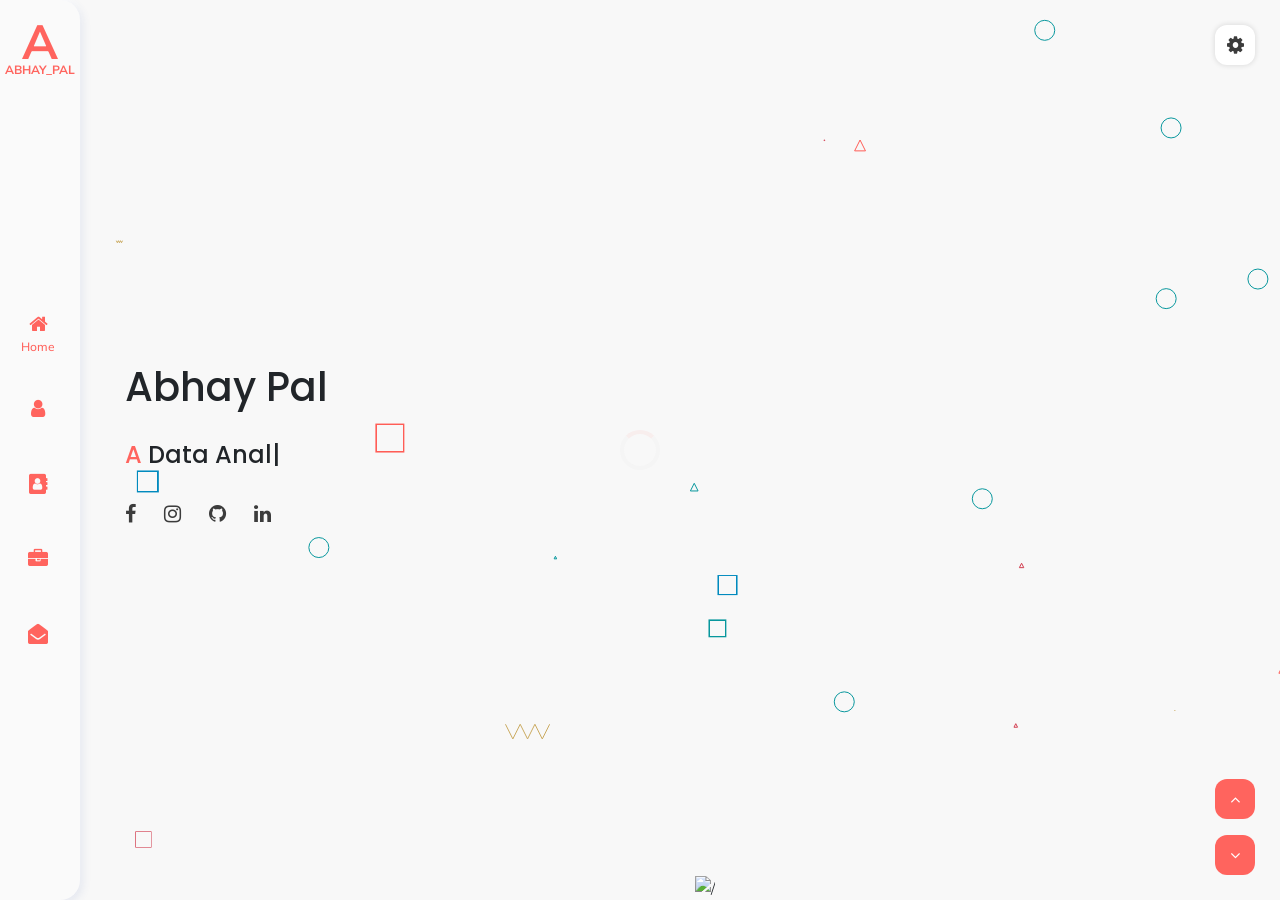
==== index.html @ d213b192 "resume page" ====
<!DOCTYPE html>
<html lang="en">
    

<head>
        <meta charset="UTF-8">
        <meta name="viewport" content="width=device-width, initial-scale=1, shrink-to-fit=no">
        <title>ABHAY</title>
        <meta name="description" content="" />
        <meta name="keywords" content="" />
        <meta name="author" content="Retrina Group" />

        <!--  FavIcon  -->
        <link rel="shortcut icon" href="assets/img/favicon.ico">

        <!-- Google Fonts -->
		<link href="https://fonts.googleapis.com/css?family=Muli:300,400,600" rel="stylesheet">
		<link href="https://fonts.googleapis.com/css?family=Poppins:400,500,600,700" rel="stylesheet">

        <!-- FontAwesome Css -->
        <link rel="stylesheet" href="assets/css/font-awesome.min.css">
        <!-- Line icon Css -->
        <link rel="stylesheet" href="assets/css/LineIcons.css">
        <!-- Bootstrap Css -->
        <link rel="stylesheet" href="assets/css/bootstrap.css">
        <!-- Owl Carousel Css -->
        <link rel="stylesheet" href="assets/css/owl.carousel.min.css">
        <!-- Magnific Popup Css -->
        <link rel="stylesheet" href="assets/css/magnific-popup.css">
        <!-- Colors Css -->
        <link rel="stylesheet" href="assets/css/color/orange-color.css" id="option-color">
        <!--  Custom Style CSS  -->
        <link rel="stylesheet" href="assets/css/main.css">
    </head>
    <body data-spy="scroll" data-target="#scrollspy" data-offset="1" class="flat-demo dark">

    <!--  Pre Loader  -->
    <div id="overlayer"></div>
    <span class="loader"></span>

    <!-- Portfolio Single Modal Start -->
    <div class="portfolio-single modal fade" id="portfolio-single" tabindex="-1" role="dialog" aria-labelledby="portfolioModalScrollable" aria-hidden="true">
        <div class="modal-dialog modal-dialog-scrollable" role="document">
            <div class="modal-content text-muted">
                <div class="modal-header">
                    <h5 class="modal-title" id="portfolioModalScrollable">My Work</h5>
                    <button type="button" class="close" data-dismiss="modal" aria-label="Close">
                        <span aria-hidden="true">&times;</span>
                    </button>
                </div>
                <div class="modal-body">
                    <div class="pt-4 pb-5">
                        <div class="container">
                            <div class="row">
                                <div class="col-12 col-md-10 mx-auto">
                                    <div class="text-center">
                                        <h2 class="mb-3">Single <span class="base-color"> Portfolio</span></h2>
                                        <p class="max-width-450">.</p>
                                    </div>
                                    <div class="row contact-info mt-5">
                                        <div class="col-md-4">
                                            <div class="text-center">
                                                <div>
                                                    <h6>Created by:</h6>
                                                    <p class="mb-0">Abhay</p>
                                                </div>
                                            </div>
                                        </div>
                                        <div class="col-md-4 p-title-border mt-3 mt-md-0">
                                            <div class="text-center">
                                                <div>
                                                    <h6 class="contact_detail-title">Completed on:</h6>
                                                    <p class="mb-0"></p>
                                                </div>
                                            </div>
                                        </div>
                                        <div class="col-md-4 mt-3 mt-md-0">
                                            <div class="text-center">
                                                <div>
                                                    <h6>Skills:</h6>
                                                    <p class="mb-0">HTML5 / CSS3 / EXCEL / </p>
                                                </div>
                                            </div>
                                        </div>
                                    </div>
                                    <div class="mt-5">
                                        <div class="portfolio-single-item image-border">
                                            <img src="assets/img/portfolio-15.jpg" class="d-block" alt="...">
                                        </div>
                                    </div>
                                    <div class="text-md-left mt-5">
                                        <p class="my-3"></p>
                                        <p class="mt-3 mb-0"></p>
                                    </div>
                                </div>
                            </div>
                        </div>
                    </div>
                </div>
            </div>
        </div>
    </div>
    <!--  Portfolio Single Modal End  -->

    <!-- Blog Single Modal Start -->
    <div class="blog-single modal fade" id="blog-single" tabindex="-1" role="dialog" aria-labelledby="blogModalScrollable" aria-hidden="true">
        <div class="modal-dialog modal-dialog-scrollable" role="document">
            <div class="modal-content">
                <div class="modal-header">
                    <h5 class="modal-title" id="blogModalScrollable">Project :- 1</h5>
                    <button type="button" class="close" data-dismiss="modal" aria-label="Close">
                        <span aria-hidden="true">&times;</span>
                    </button>
                </div>
                <div class="modal-body">
                    <!--   Blog-single   Start -->
                    <div class="pt-4 pb-5 text-muted">
                        <div class="container">
                            <div class="row">
                                <div class="col-lg-10 mx-auto blog">
                                    <div class="rounded">
                                        <div class="text-md-left">
                                            <h1 class="mb-4 h4">The best way to become a good web app devloper </h1>
                                            <div class="entry-meta mb-4">
                                                <ul class="list-inline">
                                                    <li class="list-inline-item">
                                                        <a class="base-color" href="blog.html"><i class="fa fa-calendar"></i>July 2021</a>
                                                    </li>
                                                    <li class="list-inline-item">
                                                        <a class="base-color" href="blog.html" title="Posts by admin" rel="author"><i class="fa fa-user"></i></a>                                    
                                                    </li>
                                                    <li class="list-inline-item">
                                                        <a class="base-color" href="blog.html" rel="category tag"><i class="fa fa-folder-open"></i></a>                                    
                                                    </li>
                                                    <li class="list-inline-item">
                                                        <a class="base-color" href="blog.html"><i class="fa fa-comments"></i></a>                                 
                                                    </li>
                                                </ul>
                                            </div>
                                            <div class="entry-image image-border mb-4">
                                                <img src="assets/img/blog-01.jpg" alt="">
                                            </div>
                                            <div class="entry-content box-border p-3">
                                                
                                                <div class="px-md-5 px-3 py-4 quotation">
                                                    <i class="base-color lni-quotation size-md"></i>
                                                    <h6 class="base-color font-italic mb-0">Parts big boss Limited </h6>
                                                </div>
                                               
                                                
                                                <p class="mt-3 mb-0">In this web page have We are a multi brand spare parts distributor. We specialise in providing quality aftermarket car spare parts of various brands and categories under one roof. 

                                                    Here you can find our latest price lists(for bulk order) of all the brands. Please click on the brand logo below to download their price list.</p>
                                            </div>
                                            <!-- Comments -->
                                            
                                            <!--Blog Reply-->
                                            <div class="contact mt-4">
                                                <div class="contact-form">
                                                    <h2 class="text-left mb-4">Link To Download</h2>
                                                    <div class="col-sm-12 mt-4 text-center">
                                                        <div class="button-border">
                                                            <button type="submit" class="pill-button" id="blog-submit-btn">Download </button>
                                                        </div>
                                                    </div>
                                                </div>
                                            </div>
                                        </div>
                                    </div>
                                </div>
                            </div>
                        </div>
                    </div>
                </div>
            </div>
        </div>
    </div>
    <!--  Blog Single Modal End  -->

    <!--   Header Start -->
    <header>
        <div class="header-navbar h-100">
            <a class="navbar-brand" href="#"><b>A</b><span>ABHAY_PAL</span></a>
            <!-- <a class="navbar-brand" href="#"><img src="assets/img/a_name.png" height="70em" width="70em"></img><span></span><span>ABHAY</span></a> -->
            <ul class="list-group menu text-center" id="menu">
                <li class="list-group-item"><a class="active" href="#hero"><i class="fa fa-home"></i><span>Home</span></a></li>
                <li class="list-group-item"><a href="#about"><i class="fa fa-user"></i><span>About</span></a></li>
                <li class="list-group-item"><a href="#resume"><i class="fa fa-address-book"></i><span>Resume</span></a></li>
                <li class="list-group-item"><a href="#blog"><i class="fa fa-briefcase"></i><span>Projets</span></a></li>
                <!-- <li class="list-group-item"><a href="#portfolio"><i class="fa fa-briefcase"></i><span>Projets</span></a></li>
                <li class="list-group-item"><a href="#blog"><i class="fa fa-file-text"></i><span>blog</span></a></li> -->
                <li class="list-group-item"><a href="#contact"><i class="fa fa-envelope-open"></i><span>Contact</span></a></li>
            </ul>
            <div class="menu-toggler">
                <span>
                    <i class="text-white lni-menu"></i>
                </span>
            </div>
        </div>
    </header>
    <!--   Header End   -->

    <main id="main">
        
        <!--  Hero Start  -->
        <section id="hero" class="hero-04 active">
            <div class="display-table">
                <div class="display-content">
                    <div class="container">
                        <div class="row justify-content-center hero-item">
                            <div class="col-lg-6">
                                <div class="hero-content">
                                    <h1 class="mb-3"> Abhay Pal</h1>
                                    <h4 class="text-capitalize mb-0"><span class="base-color">A  </span> <span class="element" data-elements="Data Analyst."></span></h4>
                                    <p class="max-width-450 mx-0 my-4"></p>
                                    <ul class="list-inline hero-social">
                                        <li 
                                        class="list-inline-item">
                                            <a href="https://www.facebook.com/">
                                                <i class="fa fa-facebook"></i>
                                            </a>
                                        </li>
                                        <li class="list-inline-item">
                                            <a href="https://www.instagram.com/pal_abhay/">
                                                <i class="fa fa-instagram"></i>
                                            </a>
                                        </li>
                                        <li class="list-inline-item">
                                            <a href="https://github.com/abhay-pal">
                                                <i class="fa fa-github"></i>
                                            </a>
                                        </li>
                                        <li class="list-inline-item">
                                            <a href="https://www.linkedin.com/feed/">
                                                <i class="fa fa-linkedin"></i>
                                            </a>
                                        </li>
                                    </ul>
                                </div>
                            </div>
                            <div class="col-lg-6">
                                <div class="hero-image">
                                    <img src="assets/img/abhi.png" alt="/" sizes="100%">
                                </div>
                            </div>
                        </div>
                    </div>
                </div>
            </div>
        </section>
        <!--  Hero End  -->

        <section id="about" class="about">
            <div class="display-table">
                <div class="display-content">
                    <div class="container">
                        <div class="row">
                            <div class="col-lg-12">
                                <div class="text-center title">
                                    <h2 class="text-dark">About <span class="base-color">Me</span></h2>
                                    <p class="text-muted max-width-9000 mb-5">I believe my strength lies in being self-motivated. I go through till the end of every task with high levels of dedication and self-belief. Apart from being a good team player, I benefit from being a good listener and have strong networking skills. Given the available resources, I assure to deliver the highest quality of work possible. Apart from my skills, I strive with my will, desire, and commitment to be the best.</p>
                                </div>
                            </div>
                            <div class="col-lg-6">
                                <div class="image-border">
                                    <img src="assets/img/abhay_pal.png" alt="/">
                                </div>
                            </div>
                            <div class="col-lg-6 mt-4 mt-lg-0">
                                <div class="personal-item ">
                                    <h3 class="text-dark mt-4 mt-lg-0"><span class="base-color">Data Analyst</span> A big Data Analyst</h3>
                                    <div class="row">
                                        <div class="col-6 personal-info">
                                            <ul class="list-unstyled pt-4">
                                                <li>
                                                    <p>Name : <span> Abhay Pal</span></p>
                                                </li>
                                                <li>
                                                    <p>Birthday : <span> 20 March 1999</span></p>
                                                </li>
                                                <li>
                                                    <p>Phone : <span><a href="tel:+91 8279860315"> +91 8279860315</a></span></p>
                                                </li>
                                                
                                            </ul>
                                        </div>
                                        <div class="col-6 personal-info">
                                            <ul class="list-unstyled pt-4">
                                                <li>
                                                    <p>Mail : <span> <a href="abhaypal.0786@gmail.com">abhaypal.0786@gmail.com</a></span></p>
                                                </li>
                                                <li>
                                                    <p>Degree : <span> Master Of Computer Application</span></p>
                                                </li>
                                                <li>
                                                    <p>City : <span> Hapur , Uttar Pradesh , 245101</span></p>
                                                </li>
                                                <!-- <li>
                                                    <p>Freelance : <span> Available</span></p>
                                                </li> -->
                                            </ul>
                                        </div>
                                    </div>
                                </div>
                                <div class="button-border mt-3 mb-lg-0 mr-4">
                                    <a href="https://drive.google.com/file/d/1UIUSKMWlrDrumOlQmq7k0iRGdMSs023n/view?usp=sharing" class="pill-button">Download Cv</a>
                                </div>
                                <div class="button-border mt-3 mb-lg-0 to-contact">
                                    <a href="#contact" class="pill-button">Hire Me</a>
                                </div>
                            </div>
                        </div>
                        
                    </div>
                    <div class="row">
                        &nbsp;
                        &nbsp; 
                    </div>
                    <div class="resume">
                    <div class="container">
                        <div class="row">
                            <div class="col-lg-12">
                                <!-- <div class="text-center title">
                                    <h2 class="text-dark">My <span class="base-color">Resume</span></h2>
                                    <p class="text-muted max-width-450 mb-5">In a professional context it often happens that private clients corder a publication to be made.</p>
                                </div> -->
                            </div>
                        </div>
                        <!--    TimeLine Start   -->
                        <div class="row">
                            <div class="col-lg-6">
                                <h3 class="text-dark">
                                    <i class="lni-graduation base-color"></i>
                                    Education
                                </h3>
                                <div class="timeline-items box-border">
                                    <!--    Item 01   -->
                                    <div class="timeline-item">
                                        <div class="timeline-icon"></div>
                                        <div class="timeline-contents">
                                            <div class="time-line-header">
                                                <h6 class="timeline-title">Master Of Computer Application</h6>
                                                <p class="timeline-year">2020 - 2021</p>
                                            </div>
                                            <div class="timeline-content">
                                                <p>Swami Vivekanand Subharti University (SVSU), Meerut , India</p>
                                            </div>
                                        </div>
                                    </div>
                                    <!--    Item 02   -->
                                    <div class="timeline-item">
                                        <div class="timeline-icon"></div>
                                        <div class="timeline-contents">
                                            <div class="time-line-header">
                                                <h6 class="timeline-title">Bachelor Of Computer Application</h6>
                                                <p class="timeline-year">2015 - 2018</p>
                                            </div>
                                            <div class="timeline-content">
                                                <p>Chaudhary Charan Singh University, Meerut , India </p>
                                            </div>
                                        </div>
                                    </div>
                                </div>
                            </div>
                            <div class="col-lg-6 mt-5 mt-lg-0">
                                <h3 class="text-dark">
                                    <i class="lni-pencil base-color"></i>Experience
                                </h3>
                                <div class="timeline-items box-border">
                                    <!--    Item 01   -->
                                    <div class="timeline-item">
                                        <div class="timeline-icon"></div>
                                        <div class="timeline-contents">
                                            <div class="time-line-header">
                                                <h6 class="timeline-title">Data Analyst</h6>
                                                <p class="timeline-year">March 2020 - Now</p>
                                            </div>
                                            <div class="timeline-content">
                                                <p>Partsbigboss Limited</p>
                                            </div>
                                            <div class="time-line-header">
                                                <h6 class="timeline-title">H R Recruiter</h6>
                                                <p class="timeline-year">June 2019 - January 2020</p>
                                            </div>
                                            <div class="timeline-content">
                                                <p>lithium urban technologies Pvt. Ltd.</p>
                                            </div>
                                            <div class="time-line-header">
                                                <h6 class="timeline-title">Maintenance Executive</h6>
                                                <p class="timeline-year">Augest 2018 - June 2020</p>
                                            </div>
                                            <div class="timeline-content">
                                                <p>SVP India Pvt. Ltd.</p>
                                            </div>
                                        </div>
                                    </div>
                                </div>
                            </div>
                        </div>

                       
                        
                        <!--    TimeLine End   -->
                        <!--  Skill Start  -->
                        <div class="row mt-5">
                            <!-- Skill -->
                            <div class="col-lg-6">
                                <div>
                                    <h3 class="mb-0">Work <span class="base-color"> Skills</span></h3>
                                </div>
                                <div id="skills" class="skill-box box-border">
                                    <div class="skillbar clearfix" data-percent="60%">
                                        <div class="skillbar-title"><span>HTML</span></div>
                                        <div class="skillbar-bar fill-skillbar"></div>
                                        <div class="skill-bar-percent">60%</div>
                                    </div>
                                    <div class="skillbar clearfix " data-percent="55%">
                                        <div class="skillbar-title"><span>CSS</span></div>
                                        <div class="skillbar-bar fill-skillbar"></div>
                                        <div class="skill-bar-percent">55%</div>
                                    </div>
                                    <div class="skillbar clearfix" data-percent="30%">
                                        <div class="skillbar-title"><span>SQL</span></div>
                                        <div class="skillbar-bar fill-skillbar"></div>
                                        <div class="skill-bar-percent">30%</div>
                                    </div>
                                    <div class="skillbar clearfix" data-percent="40%">
                                        <div class="skillbar-title"><span>Tablue</span></div>
                                        <div class="skillbar-bar fill-skillbar"></div>
                                        <div class="skill-bar-percent">40%</div>
                                    </div>

                                    <div class="skillbar clearfix" data-percent="95%">
                                        <div class="skillbar-title"><span>MS Office</span></div>
                                        <div class="skillbar-bar fill-skillbar"></div>
                                        <div class="skill-bar-percent">95%</div>
                                    </div>

                                    <div class="skillbar clearfix" data-percent="95%">
                                        <div class="skillbar-title"><span>Google Sheet</span></div>
                                        <div class="skillbar-bar fill-skillbar"></div>
                                        <div class="skill-bar-percent">95%</div>
                                    </div>

                                    <div class="skillbar clearfix" data-percent="45%">
                                        <div class="skillbar-title"><span>Python With Pandas</span></div>
                                        <div class="skillbar-bar fill-skillbar"></div>
                                        <div class="skill-bar-percent">45%</div>
                                    </div>
                                </div>
                            </div>
                            <div class="col-lg-6">
                                <div>
                                    <h3 class="mb-0 mt-5 mt-lg-0">Language <span class="base-color"> Skills</span></h3>
                                </div>
                                <div class="language-bar box-border">
                                    <div class="language-skill row">
                                        <h4 class="col-6 text-left mb-0">English <span>Normal</span></h4>
                                        <ul class="col-6 list-inline text-right mb-0">
                                            <li class="list-inline-item">
                                                <i class="fa fa-star"></i>
                                            </li>
                                            <li class="list-inline-item">
                                                <i class="fa fa-star"></i>
                                            </li>
                                            <li class="list-inline-item">
                                                <i class="fa fa-star"></i>
                                            </li>
                                            <!-- <li class="list-inline-item">
                                                <i class="fa fa-star"></i>
                                            </li> -->
                                            <li class="list-inline-item">
                                                <i class="fa fa-star-o"></i>
                                            </li>
                                            <li class="list-inline-item">
                                                <i class="fa fa-star-o"></i>
                                            </li>
                                        </ul>
                                    </div>
                                    
                                    <div class="language-skill row">
                                        <h4 class="col-6 text-left mb-0">Hindi <span> Fluent</span></h4>
                                        <ul class="col-6 list-inline text-right mb-0">
                                            <li class="list-inline-item">
                                                <i class="fa fa-star"></i>
                                            </li>
                                            <li class="list-inline-item">
                                                <i class="fa fa-star"></i>
                                            </li>
                                            <li class="list-inline-item">
                                                <i class="fa fa-star"></i>
                                            </li>
                                            <li class="list-inline-item">
                                                <i class="fa fa-star"></i>
                                            </li>
                                            <li class="list-inline-item">
                                                <i class="fa fa-star"></i>
                                            </li>
                                        </ul>
                                    </div>
                                    
                                </div>
                            </div>
                        </div>
                        <!--   Skill End   -->
                    </div>
                </div>
                </div>
            </div>
            
        </section>
        <!--    About End   new  -->

        <!--    Resume Start   -->
        <section id="resume" class="resume">
                     <div class="display-table">
                <div class="display-content">
                    <div class="container">
                        <div class="row">
                            <div class="col-lg-12">
                                <div class="text-center title">
                                    <h2 class="text-dark">My <span class="base-color">Resume</span></h2>
                                    <p class="text-muted max-width-9000 mb-5">I hereby solemnly affirm that all the facts stated above are true to the best of my knowledge and I myself will be responsible if any of the information is found to be wrong.</p>
                                </div>
                                
                            <iframe src="/https://drive.google.com/file/d/1UIUSKMWlrDrumOlQmq7k0iRGdMSs023n/view?usp=sharing" width="100%" height="250%"></iframe>
                            </div>
                        </div>
                    </div>
                        
                    </div>
                </div>
            </div>
        </section>
        <!--     Resume End   

        <!-Portfolio Start -->
        <section id="portfolio" class="portfolio">
            <div class="display-table">
                <div class="display-content">
                    <div class="container">
                        <div class="row">
                            <div class="col-lg-12">
                                <div class="text-center title">
                                    <h2 class="text-dark">My <span class="base-color">Projects</span></h2>
                                    <p class="text-muted mb-5 max-width-450">Explore some amazing Ideas</p>
                                </div>
                            </div>
                        </div>
                        <div class="row">
                            <!--   Portfolio Filters   -->
                            
                                                   <div class="row mt-4">
                            <div class="col-12 text-center pt-2">
                                <div class="button-border d-inline-block mr-2 mr-sm-4">
                                    <button class="pill-button showMore" id="showMore">Show More</button>
                                    <span id="showMore-initials" class="d-none" class="d-none" data-initial="6" data-next="3"></span>
                                </div>
                                <div class="button-border d-inline-block">
                                    <!-- <a href="portfolio.html" class="pill-button">Portfolio Page</a> -->
                                </div>
                            </div>
                        </div>
                    </div>
                </div>
            </div>
        </section>
        <!--  Portfolio End  -->

        <!--  Blog Start  -->
        <section id="blog" class="blog">
            <div class="display-table">
                <div class="display-content">
                    <div class="container">
                        <div class="row">
                            <div class="col-lg-12">
                                <div class="text-center title">
                                    <h2 class="text-dark">My <span class="base-color">Projects</span></h2>
                                    <p class="text-muted mb-5 max-width-450">Explore Some New Ideas</p>
                                </div>
                            </div>
                        </div>
                        <div class="row">
                            <!--  Item 01 -->
                            <div class="col-lg-4">
                                <div class="blog-item box-border">
                                    <div class="blog-image">
                                        <div class="blog-intro">
                                            <img src="assets/img/blog-01.jpg" alt="/">
                                        </div>
                                    </div>
                                    <div class="blog-content">
                                        <ul class="list-inline mt-4">
                                                <li class="list-inline-item">
                                                    <i class="lni-calendar base-color"></i>
                                                    <span class="text-muted">June 02, 2021 </span>
                                                </li>
                                                
                                            </ul>
                                            <h5 class="mb-3"><a class="text-dark" href="https://raw.githack.com/abhay-pal/pbb-list-web/master/index.html" target="_blank" data-toggle="modal" data-target="#blog-single"> Partsbigboss Price List (web App)</a></h5>
                                        <p>Partsbigboss Limited web page </p>
                                        <div class="https://raw.githack.com/abhay-pal/pbb-list-web/master/index.html">
                                            <a class="base-color" href="https://raw.githack.com/abhay-pal/pbb-list-web/master/index.html" target="_blank" data-toggle="modal" data-target="#blog-single">Read More...</a>
                                        </div>
                                    </div>
                                </div>
                            </div>
                      </div>
                </div>
            </div>
        </section>
        <!--   Blog End   -->

        <!-- Contact Start -->
        <section id="contact" class="contact">
            <div class="display-table">
                <div class="display-content">
                    <div class="container">
                        <div class="row">
                            <div class="col-lg-12">
                                <div class="text-center title">
                                    <h2 class="text-dark">Get <span class="base-color">in Touch</span></h2>
                                    <!-- <p class="text-muted mb-5 max-width-450">In a professional context it often happens that private clients corder a publication to be made.</p> -->
                                </div>
                            </div>
                        </div>
                        <div class="row contact-info">
                            <div class="col-lg-4 mt-5">
                                <div class="text-center">
                                    <div class="base-color">
                                        <i class="fa fa-phone size-md"></i>
                                    </div>
                                    <div class="mt-3">
                                        <h5 class="text-dark mb-0">Call Me On</h5>
                                        <small class="text-muted"><a href="tel:+918279860315">+91 8279860315</a></small>
                                    </div>
                                </div>
                            </div>
                            <div class="col-lg-4 mt-5">
                                <div class="text-center">
                                    <div class="base-color">
                                        <i class="fa fa-telegram size-md"></i>
                                    </div>
                                    <div class="mt-3">
                                        <h5 class="text-dark mb-0 contact_detail-title">Telegram</h5>
                                        <small class="text-muted"><a href="https://t.me/A_bhay_pal">Click Here</a></small>
                                    </div>
                                </div>
                            </div>
                            <div class="col-lg-4 mt-5">
                                <div class="text-center">
                                    <div class="base-color">
                                        <i class="fa fa-envelope-open size-md"></i>
                                    </div>
                                    <div class="mt-3">
                                        <h5 class="text-dark mb-0">Email Me At</h5>
                                        <small class="text-muted"><a href="mailto:abhaypal.0786@gmail.com">abhaypal.0786@gmail.com</a></small>
                                    </div>
                                </div>
                            </div>
                        </div>
                        <div class="row">
                            <div class="col-lg-12 mt-5 contact-form">
                                <form id="contactForm">
                                    <div class="row">
                                        <div class="col-lg-6 form-item">
                                            <div class="form-group">
                                                <input name="name" id="name" type="text" class="form-control" placeholder="Your Name*" required >
                                            </div>
                                        </div>
                                        <div class="col-lg-6 form-item">
                                            <div class="form-group">
                                                <input name="email" id="email" type="email" class="form-control" placeholder="Your Email*" required >
                                            </div>
                                        </div>
                                        <div class="col-12 form-item">
                                            <div class="form-group">
                                                <input name="subject" id="subject" type="text" class="form-control" placeholder="Your Subject*" required >
                                            </div>
                                        </div>
                                        <div class="col-12 form-item">
                                            <div class="form-group">
                                                <textarea name="comments" id="comments" rows="4" class="form-control" placeholder="Your message..."></textarea>
                                            </div>
                                        </div>
                                        <div class="col-sm-12 mt-4 text-left">
                                            <div class="button-border">
                                                <a href="javascript:void(0)" class="pill-button" id="submit-btn" onclick="sendEmail()">Send Message</a>
                                            </div>
                                            <div id="message" class="toast" role="alert" aria-live="assertive" aria-atomic="true" data-delay="4000" >
                                                <div class="toast-body d-inline-block"></div>
                                                <button type="button" class="pr-3 close" data-dismiss="toast" aria-label="Close">
                                                    <span aria-hidden="true" class="lni-close size-xs "></span>
                                                </button>
                                            </div>
                                        </div>
                                    </div>
                                </form>
                            </div>
                        </div>
                        <div class="row copy-right">
                            <div class="col-12 text-center">
                                <p>Copyright © 2021. <span class="base-color">ABHAY_PAL</span></p>
                            </div>
                        </div>
                    </div>
                </div>
            </div>
        </section>
        <!--  Contact End  -->

    </main>

    <!--   Next and Prev Page -->
    <div class="next-prev-page">
        <button type="button" class="prev-page bg-base-color"><i class="fa fa-angle-up text-white"></i></button>
        <button type="button" class="next-page bg-base-color mt-3"><i class="fa fa-angle-down text-white"></i></button>
    </div>

    <!-- Start Options -->
    <div id="color-switcher" class="color-switcher" >
        <div class="text-center color-pallet hide">
            <h6 class="theme-skin-title">Theme Skin</h6>
            <ul class="theme-skin list-inline">
                <li class="list-inline-item">
                    <a href="javascript:void(0)" class="flat-skin active">Flat</a>
                </li>
                <li class="list-inline-item">
                    <a href="javascript:void(0)" class="neo-skin">Neo</a>
                </li>
            </ul>
            <h6 class="text-center mt-3">Select your color</h6>
            <ul class="pattern">
                <li>
                    <a class="color1" href="#"></a>
                </li>
                <li>
                    <a class="color2" href="#"></a>
                </li>
                <li>
                    <a class="color3" href="#"></a>
                </li>
                <li>
                    <a class="color4" href="#"></a>
                </li>
                <li>
                    <a class="color5" href="#"></a>
                </li>
                <li>
                    <a class="color6" href="#"></a>
                </li>
                <li>
                    <a class="color7" href="#"></a>
                </li>
                <li>
                    <a class="color8" href="#"></a>
                </li>
                <li>
                    <a class="color9" href="#"></a>
                </li>
            </ul>
            <h6 class="my-2 color-scheme-title">Light & Dark Version</h6>
            <ul class="color-scheme list-inline">
                <li class="list-inline-item">
                    <a href="javascript:void(0)" class="light-scheme active"><i class="lni-sun"></i> Light</a>
                </li>
                <li class="list-inline-item">
                    <a href="javascript:void(0)" class="dark-scheme"><i class="lni-night"></i> Dark</a>
                </li>
            </ul>
        </div>
        <div class="pallet-button hide">
            <a href="#" class="cp-toggle"><i class="fa fa-cog fa-spin"></i></a>
        </div>
    </div>
    <!-- End Options -->

    <!--  JavaScripts  -->
    <script data-cfasync="false" src="../../../cdn-cgi/scripts/5c5dd728/cloudflare-static/email-decode.min.js"></script><script src="assets/js/jquery-3.4.1.min.js"></script>
    <!--  Bootstrap Js  -->
    <script src="assets/js/bootstrap.js"></script>
    <!--  Easing Js  -->
    <script src="assets/js/jquery.easing.min.js"></script>
    <!--  CountTo Js  -->
    <script src="assets/js/jquery.countTo.js"></script>
    <!--  Typed Js  -->
    <script src="assets/js/typed.js"></script>
    <!--  Magnific Popup Js  -->
    <script src="assets/js/jquery.magnific-popup.min.js"></script>
    <!--  Isotope Js  -->
    <script src="assets/js/isotope.pkgd.min.js"></script>
    <!--  Owl Carousel Js  -->
    <script src="assets/js/owl.carousel.min.js"></script>
    <!--  Particle Js  -->
    <script src="assets/js/particles-01.min.js"></script>
    <!--  particles app Js  -->
    <script src="assets/js/particles-01.app.js"></script>
    <!--  Custom JS  -->
    <script src="assets/js/arshia.js"></script>

    </body>


</html>
---- assets/css/color/orange-color.css ----
/*-----------------------------------------------------------
* Template Name    : Arshia - Fully Responsive Personal Template
* Author           : Retrina Group
* Version          : 1.0.0
* Created          : June 2020
* File Description : Color sass file of the template
*------------------------------------------------------------*/
::selection {
  background: rgba(255, 100, 94, 0.3);
}

::-moz-selection {
  background: rgba(255, 100, 94, 0.3);
}

.base-color {
  color: #ff645e !important;
}

.hero-social li a:hover, .blog-link a:hover {
  color: #f05852 !important;
}

.bg-base-color {
  background-color: #ff645e !important;
}

.follow-label:before,
.skill-box .fill-skillbar,
.timeline-area:before,
.testimonial .testimonial-border,
.blog-content:before,
.blog .owl-dot.active span {
  background: #ff645e;
}

.testimonial .owl-dot.active span {
  background: #ff645e !important;
}

.menu li a,
header .navbar-brand span,
header .navbar-brand b,
.pill-button,
.pill-button:hover,
.ability ul li:before,
.timeline-icon,
.timeline-year,
.language-skill ul li i,
.contact .form-item .form-control,
.portfolio .portfolio-icon a,
.portfolio .portfolio-icon a:first-child,
.comments .comment-info a,
.blog-content button:hover,
.comments .comment-info a:hover,
.social a:hover {
  color: #ff645e;
}

.loader {
  border-top: 4px solid #ff645e !important;
}

.timeline-icon {
  border: 1px solid #ff645e;
  background-color: #ff645e;
}

.portfolio .portfolio-item-content::before {
  background-color: rgba(255, 100, 94, 0.9);
}

.menu-toggler span {
  background-color: #ff645e;
}

.timeline-item:before {
  border: 2px solid #ff645e;
}

.timeline-item:before {
  border: 1px solid #ff645e;
}

/*-------------------------
      Flat Demo
-------------------------*/
.flat-demo .button-border, .arshia-dark.flat-demo .button-border {
  background-color: #ff645e;
}

.flat-demo .pill-button:hover, .flat-demo .pill-button.active {
  background-color: #f05852;
}

.arshia-dark .hero-social li a:hover {
  color: #f05852 !important;
}
---- assets/css/main.css ----
/*-------------------------
         GENERAL
-------------------------*/
body {
  font-family: "Muli", sans-serif;
  font-weight: 300;
}

.full-screen {
  height: 100vh;
}

main#main {
  width: 100%;
  height: 100%;
  position: absolute;
  overflow: hidden;
}

#main > section {
  position: fixed;
  top: 0;
  left: 0;
  width: calc(100%);
  bottom: 0;
  overflow-x: hidden;
  overflow-y: auto;
  transform: translate3d(100%, 0, 0);
  z-index: 0;
  opacity: 0;
  background-color: #f1f3f6;
  transition: transform .6s ease .6s,opacity 0s ease .6s;
  padding-left: 80px;
}

#main > section.active {
  transform: translate3d(0, 0, 0);
  z-index: 2;
  opacity: 1;
  transition: transform .6s ease;
}

.blog-single-page #main > section.active{
  transform: none;
}

h1, h2, h3, h4, h5, h6, .h1 {
  font-family: "Poppins", sans-serif;
  line-height: 1.618;
}

h2, h2 span {
  font-weight: 700;
}

.max-width-450 {
  max-width: 450px;
  margin: 0 auto;
}

a:hover {
  text-decoration: none;
}

a, button {
  outline: none !important;
}

.box-border {
  background-color: #f1f3f6;
  border-radius: 1.25rem;
  box-shadow: 3px 3px 3px #dadada, -3px -3px 3px #fafafa;
}

.box-hover-border {
  background-color: #f1f3f6;
  border-radius: 1.25rem;
  box-shadow: 3px 3px 3px #dadada, -3px -3px 3px #fafafa;
}

.box-hover-border:hover {
  box-shadow: inset 3px 3px 3px #dadada, inset -3px -3px 3px #fafafa;
}

.button-border {
  background-color: #f1f3f6;
  border-radius: 1rem;
  box-shadow: 3px 3px 3px #dadada, -3px -3px 3px #fafafa;
  display: inline-block;
  padding: 1px;
}

.button-border button {
  background-color: transparent;
}

.pill-button {
  border-radius: 1rem;
  border: none;
  padding: 10px 30px;
  transition: all 0.3s ease;
  font-size: 16px;
  display: inline-block;
}

.pill-button:hover, .pill-button.active {
  border: none;
  box-shadow: inset 3px 3px 3px #dadada, inset -3px -3px 3px #fafafa;
}

.image-border {
  background-color: #f1f3f6;
  border-radius: 1.25rem;
  box-shadow: 3px 3px 8px rgba(55, 84, 170, 0.1), -3px -3px 8px white;
  padding: 5px;
}

.image-border img {
  width: 100%;
  border-radius: 1rem;
}

.title h2 {
  font-size: 3rem;
}

.title p {
  font-size: 18px;
}

.display-table {
  width: 100%;
  height: 100%;
  display: table;
}

.display-content {
  vertical-align: middle;
  display: table-cell;
  padding: 5rem 0;
}

.center-item {
  display: flex;
  justify-content: center;
  flex-direction: column;
  align-items: center;
}

/*-------------------------
        ColorPallet
-------------------------*/
.color-switcher .color-pallet {
  background-color: white;
  box-shadow: 0 0 5px 1px rgba(0, 0, 0, 0.1);
  top: 25px;
  z-index: 1000;
  position: fixed;
  transition: all 0.3s ease;
  right: 75px;
  width: 189px;
  border-radius: 1.25rem;
  opacity: 0;
  visibility: hidden;
}

.color-switcher .color-pallet.show {
  opacity: 1;
  visibility: visible;
}

.color-switcher .pallet-button {
  background-color: white;
  box-shadow: 0 0 5px 1px rgba(0, 0, 0, 0.1);
  top: 25px;
  z-index: 1000;
  position: fixed;
  transition: all 0.3s ease;
  display: block;
  height: 40px;
  right: 25px;
  width: 40px;
  border-radius: 0.75rem;
}

.color-switcher .pallet-button a {
  width: 40px;
  height: 40px;
  display: block;
  text-align: center;
}

.color-switcher .pallet-button i {
  color: #3c3c3c;
  font-size: 20px;
  line-height: 40px;
}

.color-switcher ul.pattern {
  list-style: none outside none;
  margin: 0 0 0;
  overflow: hidden;
  padding: 0;
}

.color-switcher ul.pattern li {
  float: left;
}

.color-switcher ul.pattern li a {
  cursor: pointer;
  display: block;
  height: 30px;
  width: 30px;
  border-radius: 28px 18px 0 21px;
  transform: rotate(-135deg);
  margin: 15px  0 15px 25px;
}

.color-switcher ul.pattern .color1 {
  background: #1ab394;
}

.color-switcher ul.pattern .color2 {
  background: #fbdd62;
}

.color-switcher ul.pattern .color3 {
  background: #ddae3f;
}

.color-switcher ul.pattern .color4 {
  background: #0cc0de;
}

.color-switcher ul.pattern .color5 {
  background: #1b63ad;
}

.color-switcher ul.pattern .color6 {
  background: #d78fd6;
}

.color-switcher ul.pattern .color7 {
  background: #ff645e;
}

.color-switcher ul.pattern .color8 {
  background: #ff4274;
}

.color-switcher ul.pattern .color9 {
  background: #d31d4d;
}

/*-------------------------
        PRELOADER
-------------------------*/
#overlayer {
  position: fixed;
  z-index: 9999;
  background: white;
  top: 0;
  left: 0;
  right: 0;
  bottom: 0;
}

.loader {
  position: fixed;
  top: calc(50% - 20px);
  left: calc(50% - 20px);
  z-index: 99999;
  border: 4px solid #d2d2d2;
  border-radius: 50%;
  width: 40px;
  height: 40px;
  animation: spin 2s linear infinite;
}

@keyframes spin {
  0% {
    transform: rotate(0deg);
  }
  100% {
    transform: rotate(360deg);
  }
}

/*-------------------------
       OVERLAY MENU
-------------------------*/
.menu-toggler {
  display: none;
}

.menu {
  position: absolute;
  top: 50%;
  transform: translateY(-41%);
  width: 100%;
}

.menu .list-group-item {
  background-color: transparent;
  border: none;
  padding: 0.5rem;
}

.menu li a {
  width: 60px;
  height: 60px;
  display: block;
  border-radius: 1rem;
  transition: all 0.3s ease;
  box-shadow: 3px 3px 3px #cdcdcd, -3px -3px 3px #fafafa;
}

.menu li a:hover, .menu li a.active {
  box-shadow: inset 3px 3px 3px #cdcdcd, inset -3px -3px 3px #fafafa;
}

.menu li a i {
  display: block;
  font-size: 1.25rem;
  position: relative;
  top: 50%;
  transform: translateY(-50%);
  transition: all 0.3s ease;
}

.menu li a:hover i, .menu li a.active i {
  transform: translateY(-100%);
}

.menu span {
  font-size: 12px;
  font-weight: 500;
  opacity: 0;
  visibility: hidden;
  transition: all 0.3s ease;
}

.menu a:hover span, .menu a.active span {
  opacity: 1;
  visibility: visible;
  transform: translateY(50%);
}

header {
  width: 80px;
  border-radius: 0 1.25rem 1.25rem 0;
  position: fixed;
  z-index: 1030;
  top: 0;
  left: 0;
  height: 100%;
  background: #f1f3f6;
  box-shadow: 3px 3px 8px rgba(55, 84, 170, 0.1), -3px -3px 8px white;
}

header .navbar-brand {
  display: block;
  margin-right: 0;
  text-align: center;
}

header .navbar-brand span {
  display: block;
  text-align: center;
  width: 100%;
  font-weight: 700;
  font-size: 12px;
  margin-top: -1rem;
}

header .navbar-brand b {
  display: block;
  text-align: center;
  font-weight: 700;
  font-size: 3rem;
}

/*-------------------------
       COLOR SCHEME
-------------------------*/
.color-scheme li {
  width: 40%;
  margin: 0 !important;
}

.color-scheme li a {
  display: block;
  padding: 8px 0;
  background-color: #f1f1f1;
  border-radius: 0.75rem;
  color: #222;
  transition: all 0.5s ease;
  font-size: 14px;
}

.color-scheme li a.light-scheme:hover, .color-scheme li a.light-scheme.active{
  background-color: #0fcae8;
  color: #fff;
}

.color-scheme li a.dark-scheme:hover, .color-scheme li a.dark-scheme.active{
  background-color: #2c2d30;
  color: #fff;
}

.theme-skin-title{
  background-color: #f1f3f6;
  margin: 0;
  padding: 15px 0 0;
  border-radius: 16px 16px 0 0;
}

.theme-skin {
  background-color: #f1f3f6;
  margin: 0;
  padding: 8px 0 16px;
}

.theme-skin li {
  width: 40%;
  margin: 0 !important;
}

.theme-skin li:last-child {
  background-color: #f1f3f6;
  border-radius: 0.75rem;
  box-shadow: 3px 3px 3px #dadada, -3px -3px 3px #fafafa;
  padding: 1px;
}

.theme-skin li:last-child a:hover, .theme-skin li:last-child a.active {
  border: none;
  box-shadow: inset 3px 3px 3px #dadada, inset -3px -3px 3px #fafafa;
}

.theme-skin li a {
  display: block;
  padding: 8px 0;
  border-radius: 0.75rem;
  color: #222;
  transition: all 0.5s ease;
  font-size: 14px;
}

.theme-skin li a.flat-skin {
  background-color: #fff;
  margin-right: 3px;
}

.scroll-button {
  display: none;
  background-color: white;
  box-shadow: 0 0 5px 1px rgba(0, 0, 0, 0.1);
  bottom: 15px;
  z-index: 1000;
  position: fixed;
  transition: all 0.3s ease;
  height: 100px;
  right: 15px;
  width: 40px;
  border-radius: 0.75rem;
}

.scroll-button a {
  width: 40px;
  height: 50px;
  line-height: 55px;
  display: inline-block;
  transition: all 0.3s ease;
  display: block;
}

.scroll-button a i {
  font-size: 24px;
}

/*-------------------------
           Hero
-------------------------*/
.hero-01 {
  background: url("../img/hero-01.jpg");
  background-repeat: no-repeat;
  background-size: cover;
}

.hero-01 .hero-content {
  color: #3c3c3c;
}

.hero-02 {
  background: url("../img/home-bg.jpg");
  background-repeat: no-repeat;
  background-size: cover;
  background-position: center;
}

.hero-03 {
  background: url("../img/home-bg-3.jpg");
  background-repeat: no-repeat;
  background-size: cover;
  background-position: center;
}

.hero-03:before {
  content: "";
  position: absolute;
  top: 0;
  left: 0;
  right: 0;
  bottom: 0;
  background-color: rgba(0, 0, 0, 0.8);
}

.hero-03 .hero-content {
  color: #fafafa;
}

.hero-05 .video-overlay {
  background-repeat: no-repeat;
  background-size: cover;
  left: auto;
  overflow: hidden;
}

.hero-05::before {
  content: "";
  position: absolute;
  top: 0;
  left: 0;
  right: 0;
  bottom: 0;
  background-color: rgba(255, 255, 255, 0.5);
  z-index: 1;
}

.hero-item {
  position: relative;
  z-index: 5;
}

.hero-social .list-inline-item:not(:last-child) {
  margin-right: 1.5rem;
}

.hero-social li a {
  font-size: 1.25rem;
  color: #3c3c3c;
}

.hero-03 .hero-social li a {
  color: #fafafa;
}

.hero-image {
  position: fixed;
  bottom: 0;
  max-width: 580px;
}

.hero-image img {
  width: 100%;
}

canvas.particles-js-canvas-el {
  position: absolute;
  top: 0;
  z-index: 1;
}

.particles-js-canvas-el {
  position: absolute;
  top: 0;
}

/*-------------------------
          HERO-06
-------------------------*/
.hero-06 li img {
  width: 15px;
}

.hero-06 .image-border img {
  width: 80%;
  padding: 4px;
  background-color: transparent;
  border: 1px solid #f0f0f0;
  max-width: 100%;
  height: auto;
}

.hero-06 .hero-images img {
  z-index: 10;
  position: relative;
  box-shadow: 3px 3px 3px #dadada, -3px -3px 3px #fafafa;
}

.hero-06 .hero-images .square img {
  box-shadow: none;
}

.hero-06 .circle {
  border-radius: 50%;
  opacity: 0.9;
  position: absolute;
  overflow: hidden;
  width: 85px;
  height: 85px;
  background: #fbdd62;
  top: 150px;
  right: 34px;
  animation: circling 18s linear infinite;
  z-index: 11;
}

@keyframes circling {
  0% {
    transform: rotate(0deg) translate(-80px) rotate(0deg);
  }
  100% {
    transform: rotate(360deg) translate(-80px) rotate(-360deg);
  }
}

.hero-06 .circle-2 {
  border-radius: 50%;
  opacity: 0.9;
  position: absolute;
  overflow: hidden;
  width: 55px;
  height: 55px;
  background: #ff645e;
  top: 250px;
  bottom: 250px;
  left: 80px;
  right: 0;
  margin: auto;
  animation: circlereverse 22s linear infinite;
  z-index: 11;
}

@keyframes circlereverse {
  0% {
    transform: rotate(0deg) translate(-275px) rotate(0deg);
  }
  100% {
    transform: rotate(-360deg) translate(-275px) rotate(360deg);
  }
}

.hero-06 .floating {
  border-radius: 50%;
  opacity: 0.9;
  position: absolute;
  overflow: hidden;
  width: 50px;
  height: 50px;
  background: #1ab394;
  top: 10px;
  right: 40px;
  z-index: 1;
  animation: floating 5s linear infinite;
}

@keyframes floating {
  0% {
    transform: translate(0px);
  }
  50% {
    transform: translate(-50px);
  }
  100% {
    transform: translate(0px);
  }
}

.hero-06 .square {
  position: absolute;
  bottom: 25px;
  z-index: 0;
  left: -10px;
  animation: rotate 25s linear infinite;
}

@keyframes rotate {
  0% {
    transform: rotate(0deg);
  }
  100% {
    transform: rotate(360deg);
  }
}

/*-------------------------
          About
-------------------------*/
.about .personal-info ul li {
  margin-bottom: 1.25rem;
}

.about .personal-info ul li p {
  font-weight: 500;
}

.about .personal-info span {
  font-weight: 300;
  color: #5f5f5f;
}

/*-------------------------
         Count up
-------------------------*/
.count-up {
  margin: 4rem 0;
  padding: 32px 16px;
}

.count-number {
  font-size: 1.5rem;
  font-weight: 500;
}

.count-content {
  margin: 10px 0;
}

.count-icon i {
  font-size: 2.5rem;
}

/*-------------------------
         Services
-------------------------*/
.services .services-item {
  padding: 30px 10px;
  margin-top: 30px;
}
.services .services-item.data-background {
  margin-top: 0;
}
.services .image-border{
  margin-top: 30px;
}
.services .image-border .box-hover-border {
  border-radius: 1rem;
}
.flat-demo .services .image-border .box-hover-border {
  border-radius: 1.25rem;
}
.services .services-item:hover .services-icon {
  transform: rotateY(360deg);
  transition: 0.9s ease;
}

.services .services-content {
  padding-left: 3rem;
}

/*-------------------------
        Testimonial
-------------------------*/
.testimonial .owl-carousel {
  margin-top: 30px;
}

.testimonial .owl-carousel .testimonial-item {
  padding: 0 30px 30px;
}

.testimonial .owl-carousel .testimonial-item img {
  width: 85px;
  display: inline-block;
  border-radius: 50%;
}

.testimonial .owl-carousel .testimonial-item:hover .testimonial-border {
  width: 90px;
}

.testimonial .owl-carousel .owl-stage-outer {
  padding: 1rem 0;
}

.testimonial .owl-carousel .testimonial-image {
  position: relative;
  display: inline-block;
  border-radius: 50%;
  padding: 10px;
  margin-top: -60px;
  background-color: #f1f3f6;
  width: 115px;
  height: 115px;
}

.testimonial .owl-carousel .testimonial-image::before {
  content: "";
  position: absolute;
  top: 0;
  left: 2px;
  width: 92%;
  height: 40%;
  background-color: #f1f3f6;
  z-index: 1;
  right: 6px;
}

.testimonial .owl-carousel .testimonial-image::after {
  content: "";
  position: absolute;
  top: 0;
  left: 0;
  right: 0;
  bottom: 0;
  box-shadow: inset 3px 3px 3px #dadada, inset -3px -3px 3px #fafafa;
  border-radius: 50%;
  z-index: 0;
  left: 2px;
}

.testimonial .owl-carousel .testimonial-image .img-thumbnail {
  background-color: transparent;
}

.testimonial .owl-carousel .testimonial-image-border {
  box-shadow: 3px 3px 3px #dadada, -3px -3px 3px #fafafa;
  border-radius: 50%;
  padding: 5px;
  position: relative;
  z-index: 2;
}

.testimonial .owl-carousel .owl-item {
  padding-top: 2rem;
}

.testimonial .owl-carousel .owl-dots {
  text-align: center;
  margin-top: 1rem;
}

.testimonial .owl-carousel .owl-dot span {
  display: block;
  width: 24px;
  height: 5px;
  background-color: #e1e1e1;
  margin: 0 0.25rem;
  border-radius: 1rem;
  transition: all 0.3s ease;
}

.testimonial .owl-carousel .owl-dot.active span {
  width: 32px;
  box-shadow: 3px 3px 8px rgba(55, 84, 170, 0.1), -3px -3px 8px white;
}

/*-------------------------
         RESUME
-------------------------*/
.resume h3 i {
  padding-right: 0.75rem;
}

.resume .timeline-items {
  padding: 30px;
  margin-top: 30px;
}

.resume .timeline-item {
  position: relative;
  margin-bottom: 30px;
}

.resume .timeline-item::before {
  content: "";
  position: absolute;
  top: 0;
  left: 0;
  right: 0;
  bottom: 0;
  content: "";
  width: 1px;
  border-radius: 1rem;
  display: block;
}

.resume .timeline-contents {
  padding-left: 30px;
}

.resume .timeline-icon {
  width: 15px;
  height: 15px;
  border-radius: 50%;
  position: absolute;
  top: 15px;
  left: -7px;
  z-index: 10;
}

.resume .timeline-year {
  font-size: 14px;
  font-weight: 500;
}

/*-------------------------
        Work SKILL
-------------------------*/
.skill-box {
  padding: 60px 30px 30px;
  margin-top: 30px;
}

.skill-box .skillbar {
  position: relative;
  display: block;
  width: 100%;
  height: 10px;
  border-radius: 5px;
  transition: 0.1s linear;
  background-color: #f1f3f6;
  box-shadow: inset 3px 3px 8px rgba(55, 84, 170, 0.3), inset -3px -3px 8px white;
}

.skill-box .skillbar:not(:last-child) {
  margin-bottom: 43px;
}

.skill-box .skillbar-title {
  position: absolute;
  top: -28px;
  left: -17px;
  font-weight: 600;
  font-size: 14px;
}

.skill-box .skillbar-title span {
  margin-left: 18px;
}

.skill-box .fill-skillbar {
  height: 10px;
  width: 0;
  border-radius: 5px;
  float: left;
}

.skill-box .skill-bar-percent {
  position: absolute;
  font-weight: 500;
  bottom: 16px;
  right: 0;
}

/*-------------------------
      Language Skill
-------------------------*/
.language-bar {
  padding: 35px 30px;
  margin-top: 30px;
}

.language-skill:not(:last-child) {
  margin-bottom: 15px;
}

.language-skill h4 {
  font-size: 16px;
}

.language-skill h4 span {
  color: #5f5f5f;
  font-size: 14px;
  font-weight: normal;
}

/*-------------------------
         PORTFOLIO
-------------------------*/
.portfolio .portfolio-filter .list-inline-item:not(:last-child) {
  margin-bottom: 1rem;
}

.portfolio .portfolio-filter li a {
  padding: 5px 15px;
}

.portfolio .portfolio-item {
  margin-top: 30px;
}

.portfolio .portfolio-item-content {
  position: relative;
  border-radius: 1.25rem;
}

.portfolio .portfolio-item-content::before {
  content: "";
  position: absolute;
  top: 15px;
  right: 15px;
  bottom: 15px;
  left: 15px;
  opacity: 0;
  transform: scale(0.8);
  transition: .5s all ease;
  border-radius: 1.25rem;
}

.portfolio .portfolio-item-content:hover .img-overlay-content {
  opacity: 1;
}

.portfolio .portfolio-item-content:hover::before {
  transform: scale(1);
  opacity: 1;
}

.portfolio .img-overlay-content {
  position: absolute;
  width: 100%;
  top: 50%;
  transform: translateY(-50%);
  text-align: center;
  opacity: 0;
  transition: all .5s ease;
}

.portfolio .img-overlay-content h5 {
  color: #fafafa;
}

.portfolio .portfolio-icon a {
  background-color: white;
  width: 35px;
  height: 35px;
  line-height: 37px;
  margin: 0 8px;
  display: inline-block;
  border-radius: 4px;
  transition: all 0.3s ease;
  line-height: 37px;
}

.portfolio .portfolio-icon a i {
  font-size: 18px;
  font-weight: 700;
}

.portfolio .portfolio-icon a:first-child {
  background-color: white;
  width: 35px;
  height: 35px;
  line-height: 37px;
  margin: 0 8px;
  display: inline-block;
  border-radius: 4px;
  transition: all 0.3s ease;
  border-color: transparent;
}

.portfolio .portfolio-icon a:first-child i {
  font-size: 18px;
  font-weight: 700;
  position: relative;
  left: -2px;
}

.portfolio .portfolio-icon a:first-child:focus {
  outline: none !important;
}

.visible_item {
  display: none;
}

.portfolio-page .visible_item {
  display: block;
}

/*-------------------------
          BLOG
-------------------------*/
.blog .blog-item {
  padding: 30px;
  margin: 60px 0 30px;
}

.blog .blog-item::before {
  content: "";
  position: absolute;
  top: 0;
  left: 45px;
  width: auto;
  height: 57px;
  background-color: #f1f3f6;
  z-index: 1;
  right: 45px;
}

.blog .blog-content .list-inline-item:not(:last-child) {
  margin-right: 3rem;
}

.blog .blog-image {
  position: relative;
  display: inline-block;
  border-radius: 1.25rem;
  padding: 10px;
  margin-top: -88px;
  background-color: #f1f3f6;
}

.blog .blog-image::after {
  content: "";
  position: absolute;
  top: 0;
  left: 0;
  right: 0;
  bottom: 0;
  box-shadow: inset 3px 3px 3px #dadada, inset -3px -3px 3px #fafafa;
  border-radius: 1.25rem;
  z-index: 0;
}

.blog .blog-intro {
  box-shadow: 3px 3px 3px #dadada, -3px -3px 3px #fafafa;
  border-radius: 1.25rem;
  padding: 5px;
  position: relative;
  z-index: 2;
  display: block;
}

.blog .blog-intro img {
  display: inline-block;
  border-radius: 1rem;
  width: 100%;
}

/*-------------------------
          CONTACT
-------------------------*/
::-moz-placeholder, .form-control::-moz-placeholder {
  color: #5f5f5f;
}

.contact .form-item .form-control {
  background: transparent;
  border-radius: 0;
  box-shadow: none;
  height: 44px;
  font-size: 14px;
  position: relative;
  transition: border .9s ease;
  padding: 1rem;
  border: none;
}

.contact .form-item .form-group {
  background-color: #f1f3f6;
  box-shadow: inset 3px 3px 3px #dadada, inset -3px -3px 3px #fafafa;
  -webkit-box-shadow: inset 3px 3px 3px #dadada, inset -3px -3px 3px #fafafa;
  -moz-box-shadow: inset 3px 3px 3px #dadada, inset -3px -3px 3px #fafafa;
  -o-box-shadow: inset 3px 3px 3px #dadada, inset -3px -3px 3px #fafafa;
  -ms-box-shadow: inset 3px 3px 3px #dadada, inset -3px -3px 3px #fafafa;
  border-radius: 1.25rem;
}

.contact-form textarea {
  min-height: 175px;
  resize: none;
}

.contact #message.toast {
  max-width: 500px;
  padding: 2px 0 1px;
  position: absolute;
  top: -2px;
  display: inline-block;
  left: 200px;
  border-radius: 1rem;
  color: #fafafa;
}

.contact .toast button span {
  position: relative;
  top: 8px;
}

.contact .contact-info ul li {
  margin-top: 1.5rem;
}

.contact .contact-info i {
  margin-right: 0.5rem;
}

.contact .contact-info img {
  width: 50px;
}

.contact .copy-right {
  position: relative;
  top: 5rem;
}
/*-------------------------
       BLOG SIDEBAR
-------------------------*/
.post-sidebar {
  position: fixed;
  display: block;
  width: 310px;
  right: -320px;
  padding: 0;
  top: 0;
  height: 100%;
  float: none;
  z-index: 1041;
  border-radius: 16px 0 0 16px;
  opacity: 1;
  visibility: visible;
  -webkit-transition: all .66s ease-in-out;
  -moz-transition: all .66s ease-in-out;
  -o-transition: all .66s ease-in-out;
  -ms-transition: all .66s ease-in-out;
  transition: all .66s ease-in-out;
}
.post-sidebar.open {
  right: 0;
}
.post-sidebar-content {
  overflow-y: scroll;
  position: absolute;
  top: 0;
  left: 0;
  width: 100%;
  height: 100%;
  padding: 10px 0;
  box-shadow: 3px 3px 3px #cdcdcd, -3px -3px 3px #fafafa;
  background-color: #f1f3f6;
  z-index: 1;
}
.post-sidebar-toggle{
  position: relative;
  display: block;
  width: 40px;
  height: 40px;
  line-height: 46px;
  text-align: center;
  background-color: #f1f3f6;
  right: 75px;
  font-size: 19px;
  top: 81px;
  border-radius: 0.75rem;
  -webkit-transform: rotate(0deg);
  -moz-transform: rotate(0deg);
  -o-transform: rotate(0deg);
  transform: rotate(0deg);
  -webkit-transition: .5s ease-in-out;
  -moz-transition: .5s ease-in-out;
  -o-transition: .5s ease-in-out;
  transition: .5s ease-in-out;
  cursor: pointer;
  z-index: 1000;
  box-shadow: 3px 3px 3px #cdcdcd, -3px -3px 3px #fafafa;
}
.post-sidebar-toggle span {
  display: block;
  position: absolute;
  height: 3px;
  width: 44%;
  background: #000;
  border-radius: 5px;
  opacity: 1;
  left: 13px;
  -webkit-transform: rotate(0deg);
  -moz-transform: rotate(0deg);
  -o-transform: rotate(0deg);
  transform: rotate(0deg);
  -webkit-transition: .25s ease-in-out;
  -moz-transition: .25s ease-in-out;
  -o-transition: .25s ease-in-out;
  transition: .25s ease-in-out;
}
.post-sidebar-toggle span:nth-child(1) {
  top: 12px;
  -webkit-transform-origin: left center;
  -moz-transform-origin: left center;
  -o-transform-origin: left center;
  transform-origin: left center;
}
.post-sidebar-toggle span:nth-child(2) {
  top: 19px;
  -webkit-transform-origin: left center;
  -moz-transform-origin: left center;
  -o-transform-origin: left center;
  transform-origin: left center;
}
.post-sidebar-toggle span:nth-child(3) {
  top: 26px;
  -webkit-transform-origin: left center;
  -moz-transform-origin: left center;
  -o-transform-origin: left center;
  transform-origin: left center;
}
.post-sidebar-toggle span:before {
  content: '';
  width: 3px;
  height: 3px;
  background-color: #000;
  position: absolute;
  left: -4px;
  border-radius: 5px;
}
.post-sidebar-toggle.open span{
  left: 14px;
}
.post-sidebar-toggle.open span:nth-child(1) {
  -webkit-transform: rotate(45deg);
  -moz-transform: rotate(45deg);
  -o-transform: rotate(45deg);
  transform: rotate(45deg);
  top: 14px;
}
.post-sidebar-toggle.open span:before {
  left: -2px;
}
.post-sidebar-toggle.open span:nth-child(2) {
  width: 0%;
  opacity: 0;
}
.post-sidebar-toggle.open span:before {
  left: -2px;
}
.post-sidebar-toggle.open span:nth-child(3) {
  -webkit-transform: rotate(-45deg);
  -moz-transform: rotate(-45deg);
  -o-transform: rotate(-45deg);
  transform: rotate(-45deg);
  top: 25px;
}
.post-sidebar-toggle.open span:before {
  left: -2px;
}
.aside-contents {
  margin: 0 15px 15px;
  box-shadow: 3px 3px 3px #cdcdcd, -3px -3px 3px #fafafa;
  background-color: #f1f3f6;
  border-radius: 16px;
  padding: 15px;
}
.search{
  padding: 15px;
}
.search .form-group {
  background-color: #f1f3f6;
  box-shadow: inset 3px 3px 3px #dadada, inset -3px -3px 3px #fafafa;
  border-radius: 1.5rem;
  margin: 0;
}
.search .form-group input {
  border: none !important;
  background-color: transparent;
  padding: 13px 16px 11px;
  font-size: 14px;
  outline: none !important;
  width: 88%;
}
.search .form-group button{
  position: absolute;
  right: 6px;
  top: 3px;
}
.aside-title {
  position: relative;
  overflow: hidden;
  margin-bottom: 15px;
}
.aside-title span {
  display: inline-block;
  vertical-align: middle;
  margin-right: 15px;
  font-weight: 600;
}
.aside-title:after {
  content: "";
  display: inline-block;
  width: 100%;
  height: 1px;
  top: 62%;
  position: absolute;
  background-color: #ddd;
}
.aside-item ul li{
  position: relative;
}
.aside-item ul li a {
  font-size: 14px;
  color: #444;
  padding: 4px 0px;
  display: inline-block;
  padding-left: 12px;
  transition: all 0.3s ease;
}
.aside-item ul li a:hover{
  padding-left: 17px;
}
.aside-item ul li:last-child a {
  padding-bottom: 0;
}
.aside-item ul li i{
  font-size: 8px;
  position: absolute;
  top: 10px;
  width: 12px;
  display: inline-block;
}
/* flat */
.flat-demo .post-sidebar-toggle, .flat-demo .search .form-group, .flat-demo .aside-contents{
  background-color: #fefefe;
  box-shadow: 0 0 3px 0px rgba(145, 145, 145, 0.3) !important;
}
.flat-demo .post-sidebar-content{
  background-color: #f8f8f8 !important;
  box-shadow: 0 0 8px 0px rgba(145, 145, 145, 0.3) !important;
}
.flat-demo .comments-devider{
  height: 1px;
}
/* media */
@media (max-width: 1199px){
  .post-sidebar-toggle{
    transform: none;
    transition: none;
    right: 65px
  }
  .post-sidebar-toggle.open{
    position: fixed;
    top: 0;
    left: 0;
    width: 100%;
    height: 100%;
    z-index: 0;
    background-color: rgba(0, 0, 0, 0.5) !important;
    border-radius: 0;
  }
  .post-sidebar-toggle.open span{
    display: none;
  }
  .blog-single .post-sidebar-toggle{
    right: 65px;
  }
  .color-switcher .pallet-button{
    right: 15px;
  }
}

/*-------------------------
        SINGLE BLOG
-------------------------*/
.modal-dialog {
  max-width: 75%;
}

.blog-single .modal-content {
  background-color: #f1f3f6;
}
.breadcrumb {
  border-radius: 1rem;
  padding: 15px 15px;
}
.breadcrumb li a {
  color: #222;
  font-weight: 600;
}
.blog-single .close {
  color: #5f5f5f;
  text-shadow: none;
}
.blog-single img {
  width: 100%;
  border-radius: 1rem;
}
.comments img {
  width: 80px;
  border-radius: 50%;
}
.comments .comment-info {
  margin-left: 100px;
}
.blog-single .entry-meta li:not(:last-child){
  margin-right: .75rem;
}
.blog-single .entry-meta li a {
  font-size: 14px;
  transition: all 0.3s ease;
  position: relative;
  top: 0;
}
.blog-single .entry-meta li a i{
  color: #666;
  font-size: 13px;
  padding-right: 5px;
}
.blog-single .entry-meta li a:hover {
  top: -3px;
  padding-bottom: 3px;
}
.comment-author {
  margin-left: 80px;
  position: relative;
  padding-top: 7px;
}
.comment-author span {
  font-weight: 600;
}
.comment-date {
  font-size: 13px;
  padding-top: 10px;
  font-weight: 400;
}
.comment-reply-link {
  position: absolute;
  top: 7px;
  right: 0;
  color: #444;
  font-size: 14px;
}
.comment-text {
  clear: both;
  padding-top: 5px;
  font-size: 15px;
  margin-left: 80px;
}
.comments-devider{
  background-color: #f1f3f6;
  box-shadow: inset 2px 2px 4px rgba(55, 84, 170, 0.3), inset -2px -2px 0px white;
  height: 10px;
  width: 90%;
  margin: 10px auto;
  border-radius: 15px;
}
.comments .commnet-image-border img {
  width: 65px;
  border-radius: 50%;
  height: 65px;
}
.reply-comment{
  margin-left: 3rem;
}

@media (min-width: 992px){
  .blog-single .post-sidebar {
    position: unset;
    width: 25%;
    max-width: 25%;
    -ms-flex: 0 0 25%;
    flex: 0 0 25%;
    z-index: 0;
    padding: 0 15px;
  }
  .blog-single .post-sidebar-content {
    position: unset;
    box-shadow: none;
    background-color: transparent;
    overflow: visible;
    padding-top: 0;
  }
  .blog-single .post-sidebar-toggle{
    display: none;
  }
  .blog-single .search{
    padding: 0 0 15px;
  }
  .blog-single .aside-contents {
    margin: 0 0 15px;
  }
  .flat-demo .blog-single .post-sidebar-content {
    background-color: transparent !important;
    box-shadow: none !important;
  }
  .flat-demo .search .form-group, .flat-demo .aside-contents {
    background-color: #fefefe;
    box-shadow: 3px 3px 8px 0px rgba(145, 145, 145, 0.1) !important;
  }
}

@media (max-width: 575px){
  .reply-comment{
    margin-left: 1rem;
  }
}

/*-------------------------
      SINGLE Portfolio
-------------------------*/
.portfolio-single .modal-content {
  background-color: #f1f3f6;
}

.portfolio-single .close {
  color: #5f5f5f;
  text-shadow: none;
}

.portfolio-single img {
  border-radius: 1rem;
  width: 100%;
}

/*-------------------------
      Next & Prev Page
-------------------------*/

.next-prev-page {
  position: fixed;
  right: 25px;
  bottom: 25px;
  z-index: 1031;
}

.next-prev-page button{
  display: block;
  width: 40px;
  height: 40px;
  border: none;
  background-color: transparent;
  border-radius: 0.75rem;
}

/*-------------------------
           MEDIA
-------------------------*/
@media (max-width: 1199px) {
  .color-switcher .color-pallet {
    right: 65px;
  }
  .scroll-button {
    display: block;
  }
  .hero-01 {
    background-position: center;
  }
  .menu-toggler.open {
    left: 95px;
  }
  .next-prev-page{
    right: 15px;
  }
  .menu-toggler {
    display: block;
    position: fixed;
    top: 25px;
    left: 15px;
    transition: all 0.3s ease;
    cursor: pointer;
  }
  .menu-toggler span {
    display: block;
    width: 40px;
    height: 40px;
    margin: auto;
    text-align: center;
    border-radius: 10px;
    line-height: 44px;
    font-size: 22px;
  }
  header {
    left: -90px;
    transition: all 0.3s ease;
  }
  header.open {
    left: 0;
  }
  #main > section {
    padding-left: 0;
  }
  .blog-image::before {
    height: 24%;
  }
  .modal-dialog {
    max-width: 100%;
  }
}

@media (max-width: 991px) {
  .hero-image {
    display: none;
  }
  .hero-06 {
    text-align: center;
  }
  .next-prev-page{
    right: 0;
    border-radius: 1rem 0 0 1rem;
  }
  .next-prev-page button {
    border-radius: 1rem 0 0 1rem;
  }
  #main > section.active.section-z-index{
    z-index: 1040;
    transform: none;
  }
}

@media (max-width: 767px) {
  .social-box {
    display: none;
  }
}

@media (max-width: 575px) {
  .display-table, .display-content {
    display: block;
  }
  .hero-01 .display-table, .hero-02 .display-table, .hero-03 .display-table, .hero-04 .display-table, .hero-05 .display-table {
    display: table;
  }
  .hero-01 .display-content, .hero-02 .display-content, .hero-03 .display-content, .hero-04 .display-content, .hero-05 .display-content {
    display: table-cell;
  }
  .about .personal-info span {
    display: block;
  }
  .language-bar .list-inline-item:not(:last-child) {
    margin-right: .25rem;
  }
  #message.toast {
    top: 18px;
    left: inherit;
    font-size: 12px;
    padding: 3px 0;
  }
}

@media (max-width: 380px) {
  #message.toast {
    top: 60px;
    left: 15px;
  }
}

/*-------------------------
      arshia DARK
-------------------------*/
.arshia-dark .hero-01 {
  background: url("../img/hero-001.jpg");
  background-repeat: no-repeat;
  background-size: cover;
}

.arshia-dark .hero-02:before{
  content: "";
  position: absolute;
  top: 0;
  left: 0;
  right: 0;
  bottom: 0;
  background-color: rgba(0, 0, 0, 0.8);
}

.arshia-dark .post-sidebar-toggle, .arshia-dark .post-sidebar-content, .arshia-dark .aside-contents{
  background-color: #2c2d30;
  box-shadow: 3px 3px 3px #202125, -3px -3px 3px #3e3e3e;
}
.arshia-dark .post-sidebar-toggle span, .arshia-dark .post-sidebar-toggle span:before{
  background: #fafafa;
}
.arshia-dark .search .form-group button, .arshia-dark .aside-item ul li a, .arshia-dark .search .form-group input::placeholder,
.arshia-dark .breadcrumb li a, .arshia-dark .blog-single .entry-meta li a i, .arshia-dark .comment-reply-link, .arshia-dark ::placeholder{
  color: #fafafa;
}
.arshia-dark .search .form-group {
  background-color: #2c2d30;
  box-shadow: inset 3px 3px 3px #202125, inset -3px -3px 3px #3e3e3e;
}
.arshia-dark .comments-devider {
  background-color: #2c2d30;
  box-shadow: inset 2px 2px 4px #202125, inset -2px -2px 0px #3e3e3e;
}

.flat-demo.arshia-dark .post-sidebar-toggle, .flat-demo.arshia-dark .search .form-group, .flat-demo.arshia-dark .aside-contents{
  background-color: rgba(52, 53, 57, 0.9) !important;
  box-shadow: 3px 3px 8px 0px rgba(45, 45, 45, 1) !important;
}
.flat-demo.arshia-dark .post-sidebar-content{
  background-color: #2c2d30 !important;
  box-shadow: -2px -3px 3px #202125, 3px 3px 3px #3e3e3e !important;
}

.flat-demo.arshia-dark .post-sidebar-toggle.open{
  background-color: rgba(0, 0, 0, 0.5) !important;
}

.arshia-dark #main > section {
  background-color: #2c2d30 !important;
  color: #fafafa;
}

.arshia-dark header {
  background-color: #2c2d30;
  box-shadow: 3px 3px 3px #202125, -3px -3px 3px #3e3e3e;
}

.arshia-dark .menu li a {
  box-shadow: 3px 3px 3px #202125, -3px -3px 3px #3e3e3e;
}

.arshia-dark .menu li a:hover, .arshia-dark .menu li a.active {
  box-shadow: inset 3px 3px 3px #202125, inset -3px -3px 3px #3e3e3e;
}

.arshia-dark .hero-images img {
  box-shadow: 3px 3px 3px #202125, -3px -3px 3px #3e3e3e;
}

.arshia-dark .hero-images .square img {
  box-shadow: none;
}

.arshia-dark .text-dark, .arshia-dark .hero-content, .arshia-dark .hero-social li a, .arshia-dark .social a, .arshia-dark .blog-single .modal-content {
  color: #fafafa !important;
}

.arshia-dark .text-muted, .arshia-dark .about .personal-info span, .arshia-dark .language-skill h4 span {
  color: #d2d2d2 !important;
}

.arshia-dark .blog-content h5 a.text-dark:hover, .arshia-dark .blog-content h5 a.text-dark:focus {
  color: #d2d2d2 !important;
}

.arshia-dark .hero-05:before {
  background-color: rgba(0, 0, 0, 0.6);
}

.arshia-dark .hero-04, .arshia-dark .testimonial .owl-carousel .testimonial-image::before, .arshia-dark .skill-box .skillbar,
.arshia-dark .blog-item:before, .arshia-dark .blog-image, .arshia-dark .testimonial .owl-carousel .testimonial-image,
.arshia-dark .blog-single .modal-content, .arshia-dark .portfolio-single .modal-content {
  background-color: #2c2d30;
}

.arshia-dark .box-border, .arshia-dark .box-hover-border, .arshia-dark .button-border, .arshia-dark .image-border {
  background-color: #2c2d30;
  box-shadow: 3px 3px 3px #202125, -3px -3px 3px #3e3e3e;
}

.arshia-dark .box-hover-border:hover {
  box-shadow: inset 3px 3px 3px #202125, inset -3px -3px 3px #3e3e3e;
}

.arshia-dark .pill-button:hover, .arshia-dark .pill-button.active {
  border: none;
  box-shadow: inset 3px 3px 3px #202125, inset -3px -3px 3px #3e3e3e;
}

.arshia-dark .testimonial .owl-carousel .testimonial-image::after, .arshia-dark .skill-box .skillbar, .arshia-dark .blog-image:after {
  box-shadow: inset 3px 3px 3px #202125, inset -3px -3px 3px #3e3e3e;
}

.arshia-dark .testimonial-image-border, .arshia-dark .testimonial .owl-carousel .testimonial-image-border {
  box-shadow: 3px 3px 3px #202125, -3px -3px 3px #3e3e3e;
}

.arshia-dark .testimonial .owl-dot.active span {
  box-shadow: -1px -1px 4px rgba(83, 83, 83, 0.4), 1px 1px 4px rgba(0, 0, 0, 0.35);
}

.arshia-dark .blog-intro {
  box-shadow: -2px -2px 7px rgba(83, 83, 83, 0.4), 2px 2px 7px rgba(0, 0, 0, 0.35);
}

.arshia-dark .contact .form-item .form-group {
  background-color: #2c2d30;
  box-shadow: inset 3px 3px 3px #202125, inset -3px -3px 3px #3e3e3e;
  -webkit-box-shadow: inset 3px 3px 3px #202125, inset -3px -3px 3px #3e3e3e;
  -moz-box-shadow: inset 3px 3px 3px #202125, inset -3px -3px 3px #3e3e3e;
  -o-box-shadow: inset 3px 3px 3px #202125, inset -3px -3px 3px #3e3e3e;
  -ms-box-shadow: inset 3px 3px 3px #202125, inset -3px -3px 3px #3e3e3e;
}

.arshia-dark .portfolio-single .close {
  color: white;
}

@media (min-width: 992px){
  .flat-demo.arshia-dark .blog-single .post-sidebar-content{
    box-shadow: none !important;
  }
  .arshia-dark .blog-single .post-sidebar-content {
    box-shadow: none;
  }
}

/*-------------------------
      Flat Demo Light
-------------------------*/
.flat-demo #main > section {
  background-color: #f8f8f8;
}

.flat-demo .blog-single .modal-content, .flat-demo .portfolio-single .modal-content {
  background-color: #f8f8f8;
}

.flat-demo header {
  background-color: #fafafa;
}

.flat-demo .testimonial-image-border {
  background-color: #f8f8f8;
}

.flat-demo .testimonial-image-border img {
  padding: 4px;
  background-color: transparent;
  border: 1px solid #d2d2d2;
  max-width: 100%;
  height: auto;
}

.flat-demo .skill-box .skillbar {
  background-color: #e1e1e1;
}

.flat-demo .menu li a {
  box-shadow: none;
}

.flat-demo .menu li a:hover, .flat-demo .menu li a.active {
  box-shadow: none;
}

.flat-demo .button-border {
  box-shadow: none;
  padding: 0;
}

.flat-demo .pill-button:hover, .flat-demo .pill-button.active, .flat-demo .testimonial .owl-dot.active span,
.flat-demo .skill-box .skillbar, .flat-demo .blog-intro, .flat-demo .contact .form-item .form-group,
.flat-demo .testimonial .owl-carousel .testimonial-image-border {
  box-shadow: none;
}

.flat-demo .pill-button, .flat-demo .portfolio-filter .pill-button.active, .flat-demo .portfolio-filter .pill-button:hover {
  color: #fafafa;
}

.flat-demo .image-border {
  box-shadow: none;
  background-color: transparent;
  padding: 0;
}

.flat-demo .box-border, .flat-demo .box-hover-border, .flat-demo .contact .form-item .form-group {
  background-color: #fefefe;
  box-shadow: none;
}

.flat-demo .testimonial .owl-carousel .testimonial-image::after, .flat-demo .testimonial .owl-carousel .testimonial-image::before,
.flat-demo .blog-item::before, .flat-demo .blog-image::after {
  display: none;
}

.flat-demo .testimonial .owl-carousel .testimonial-image, .flat-demo .portfolio-filter .button-border {
  background-color: transparent;
}

.flat-demo .portfolio-filter .pill-button {
  color: #3c3c3c;
}

.flat-demo .blog-image {
  background-color: #f8f8f8;
  padding: 0;
}

/*-------------------------
      Flat Demo Dark
-------------------------*/
.arshia-dark.flat-demo .box-hover-border:hover {
  box-shadow: none;
}

.arshia-dark.flat-demo header, .arshia-dark.flat-demo .testimonial-image-border, .arshia-dark.flat-demo .blog-image, .arshia-dark.flat-demo .blog-single .modal-content, .arshia-dark.flat-demo .portfolio-single .modal-content {
  background-color: #2c2d30;
}

.arshia-dark.flat-demo .testimonial-image-border img {
  border: 1px solid #3c3c3c;
}

.arshia-dark.flat-demo .box-border, .arshia-dark.flat-demo .box-hover-border, .arshia-dark.flat-demo .contact .form-item .form-group {
  background-color: rgba(52, 53, 57, 0.9);
}

.arshia-dark.flat-demo .box-hover-border:hover {
  box-shadow: none;
}

.arshia-dark.flat-demo .portfolio-filter .pill-button {
  color: #fafafa;
}

/*-------------------------
     Mono Color Light
-------------------------*/
.mono header .navbar-brand span, .mono header .navbar-brand b, .mono .menu li a, .mono .pill-button,
.mono .language-skill ul li i {
  color: #3c3c3c;
}

.mono .base-color {
  color: #5f5f5f !important;
}

.mono .bg-base-color,
.mono .testimonial .owl-dot.active span {
  background-color: #3c3c3c !important;
}

.mono .hero-social li a:hover, .mono .blog-link a:hover {
  color: #1a1a1a !important;
}

.mono .timeline-icon {
  border: 1px solid #3c3c3c;
  background-color: #3c3c3c;
}

.mono .timeline-item::before {
  border: 1px solid #3c3c3c;
}

.mono .timeline-year, .mono .portfolio .portfolio-icon a:first-child, .mono .portfolio .portfolio-icon a {
  color: #5f5f5f;
}

.mono .skill-box .fill-skillbar {
  background-color: #3c3c3c;
}

.mono .portfolio .portfolio-item-content::before {
  background-color: rgba(60, 60, 60, 0.9);
}

.mono .loader {
  border-top: 4px solid #3c3c3c !important;
}

.mono .menu-toggler span {
  background-color: #3c3c3c;
}

.mono .floating {
  background: #2c2d30;
}

.mono .circle-2 {
  background: #3c3c3c;
}

.mono .circle {
  background: #e1e1e1;
}

/*-------------------------
      Mono Color Dark
-------------------------*/
.mono.arshia-dark .text-white {
  color: #3c3c3c !important;
}

.mono.arshia-dark header .navbar-brand span, .mono.arshia-dark header .navbar-brand b, .mono.arshia-dark .menu li a, .mono.arshia-dark .pill-button,
.mono.arshia-dark .language-skill ul li i {
  color: #fafafa;
}

.mono.arshia-dark .base-color {
  color: #dedede !important;
}

.mono.arshia-dark .bg-base-color {
  background-color: #f8f8f8 !important;
}

.mono.arshia-dark .hero-social li a:hover, .mono.arshia-dark .blog-link a:hover {
  color: #a1a1a1 !important;
}

.mono.arshia-dark .timeline-icon {
  border: 1px solid #dedede;
  background-color: #dedede;
}

.mono.arshia-dark .timeline-item::before {
  border: 1px solid #dedede;
}

.mono.arshia-dark .timeline-year, .mono.arshia-dark .portfolio .portfolio-icon a:first-child, .mono.arshia-dark .portfolio .portfolio-icon a {
  color: #dedede;
}

.mono.arshia-dark .skill-box .fill-skillbar, .mono.arshia-dark .testimonial .owl-dot.active span {
  background-color: #dedede;
}

.mono.arshia-dark .testimonial .owl-carousel .owl-dot span {
  background-color: #3c3c3c;
}

.mono.arshia-dark .testimonial .owl-carousel .owl-dot.active span {
  background-color: #dedede !important;
}

.mono.arshia-dark .portfolio .portfolio-item-content::before {
  background-color: rgba(250, 250, 250, 0.8);
}

.mono.arshia-dark .portfolio .img-overlay-content h5 {
  color: #3c3c3c;
}

.mono.arshia-dark .portfolio .portfolio-icon a:first-child, .mono.arshia-dark .portfolio .portfolio-icon a {
  background-color: #3c3c3c;
}

.mono.arshia-dark .menu-toggler span {
  background-color: #fafafa;
}

.mono.arshia-dark .floating {
  background: #f8f8f8;
}

.mono.arshia-dark .circle-2 {
  background: #dedede;
}

.mono.arshia-dark .circle {
  background: #e1e1e1;
}

/*-------------------------
         Flat Mono
-------------------------*/
.mono.flat-demo .pill-button {
  background-color: #5f5f5f;
  border: 1px solid #5f5f5f;
  color: #fafafa !important;
}

.mono.flat-demo .pill-button:hover {
  background-color: #3c3c3c;
  border: 1px solid #3c3c3c;
}

.mono.flat-demo .portfolio-filter .pill-button {
  background-color: transparent;
  border: none;
  color: #3c3c3c !important;
}

.mono.flat-demo .portfolio-filter .pill-button.active, .mono.flat-demo .portfolio-filter .pill-button:hover {
  color: #fafafa !important;
  background-color: #3c3c3c;
}

/*-------------------------
     Dark Flat Mono
-------------------------*/
.arshia-dark.mono.flat-demo .pill-button {
  background-color: #fafafa;
  border: 1px solid #fafafa;
  color: #5f5f5f !important;
}

.arshia-dark.mono.flat-demo .pill-button:hover {
  background-color: #dedede;
  border: 1px solid;
}

.arshia-dark.mono.flat-demo .portfolio-filter .pill-button {
  background-color: transparent;
  border: none;
  color: #d2d2d2 !important;
}

.arshia-dark.mono.flat-demo .portfolio-filter .pill-button.active, .arshia-dark.mono.flat-demo .portfolio-filter .pill-button:hover {
  background-color: #dedede;
  color: #5f5f5f !important;
}

.arshia-dark.mono.flat-demo .skill-box .skillbar {
  background-color: #3c3c3c !important;
}


/*-------------------------------
     Dark Media (IOS, MAC & ...)
-------------------------------*/

@media (prefers-color-scheme: dark) {
  .hero-01 {
    background: url("../img/hero-001.jpg");
    background-repeat: no-repeat;
    background-size: cover;
  }
  
  .hero-02:before{
    content: "";
    position: absolute;
    top: 0;
    left: 0;
    right: 0;
    bottom: 0;
    background-color: rgba(0, 0, 0, 0.8);
  }
  
  .post-sidebar-toggle, .post-sidebar-content, .aside-contents{
    background-color: #2c2d30 !important;
    box-shadow: 3px 3px 3px #202125, -3px -3px 3px #3e3e3e;
  }
  .post-sidebar-toggle span, .post-sidebar-toggle span:before{
    background: #fafafa !important;
  }
  .search .form-group button, .aside-item ul li a, .search .form-group input::placeholder,
  .breadcrumb li a, .blog-single .entry-meta li a i, .comment-reply-link, ::placeholder{
    color: #fafafa !important;
  }
  .search .form-group {
    background-color: #2c2d30 !important;
    box-shadow: inset 3px 3px 3px #202125, inset -3px -3px 3px #3e3e3e;
  }
  .comments-devider {
    background-color: #2c2d30 !important;
    box-shadow: inset 2px 2px 4px #202125, inset -2px -2px 0px #3e3e3e;
  }
  
  .flat-demo .post-sidebar-toggle, .flat-demo .search .form-group, .flat-demo .aside-contents{
    background-color: rgba(52, 53, 57, 0.9) !important;
    box-shadow: 3px 3px 8px 0px rgba(45, 45, 45, 1) !important;
  }
  .flat-demo .post-sidebar-content{
    background-color: #2c2d30 !important;
    box-shadow: -2px -3px 3px #202125, 3px 3px 3px #3e3e3e !important;
  }
  
  .flat-demo .post-sidebar-toggle.open{
    background-color: rgba(0, 0, 0, 0.5) !important;
  }
  
  #main > section {
    background-color: #2c2d30 !important;
    color: #fafafa;
  }
  
  header {
    background-color: #2c2d30 !important;
    box-shadow: 3px 3px 3px #202125, -3px -3px 3px #3e3e3e;
  }
  
  .menu li a {
    box-shadow: 3px 3px 3px #202125, -3px -3px 3px #3e3e3e;
  }
  
  .menu li a:hover, .menu li a.active {
    box-shadow: inset 3px 3px 3px #202125, inset -3px -3px 3px #3e3e3e;
  }
  
  .hero-images img {
    box-shadow: 3px 3px 3px #202125, -3px -3px 3px #3e3e3e;
  }
  
  .hero-images .square img {
    box-shadow: none;
  }
  
  .text-dark, .hero-content, .hero-social li a, .social a, .blog-single .modal-content {
    color: #fafafa !important;
  }
  
  .text-muted, .about .personal-info span, .language-skill h4 span {
    color: #d2d2d2 !important;
  }
  
  .blog-content h5 a.text-dark:hover, .blog-content h5 a.text-dark:focus {
    color: #d2d2d2 !important;
  }
  
  .hero-05:before {
    background-color: rgba(0, 0, 0, 0.6) !important;
  }
  
  .hero-04, .testimonial .owl-carousel .testimonial-image::before, .skill-box .skillbar,
  .blog-item:before, .blog-image, .testimonial .owl-carousel .testimonial-image,
  .blog-single .modal-content, .portfolio-single .modal-content {
    background-color: #2c2d30 !important;
  }
  
  .box-border, .box-hover-border, .button-border, .image-border {
    background-color: #2c2d30;
    box-shadow: 3px 3px 3px #202125, -3px -3px 3px #3e3e3e;
  }
  
  .box-hover-border:hover {
    box-shadow: inset 3px 3px 3px #202125, inset -3px -3px 3px #3e3e3e;
  }
  
  .pill-button:hover, .pill-button.active {
    border: none;
    box-shadow: inset 3px 3px 3px #202125, inset -3px -3px 3px #3e3e3e;
  }
  
  .testimonial .owl-carousel .testimonial-image::after, .skill-box .skillbar, .blog .blog-image:after {
    box-shadow: inset 3px 3px 3px #202125, inset -3px -3px 3px #3e3e3e;
  }
  
  .testimonial-image-border, .testimonial .owl-carousel .testimonial-image-border {
    box-shadow: 3px 3px 3px #202125, -3px -3px 3px #3e3e3e;
  }
  
  .testimonial .owl-carousel .owl-dot.active span {
    box-shadow: -1px -1px 4px rgba(83, 83, 83, 0.4), 1px 1px 4px rgba(0, 0, 0, 0.35);
  }
  .blog .blog-intro {
    box-shadow: -2px -2px 7px rgba(83, 83, 83, 0.4), 2px 2px 7px rgba(0, 0, 0, 0.35);
  }
  .contact .form-item .form-group {
    background-color: #2c2d30 !important;
    box-shadow: inset 3px 3px 3px #202125, inset -3px -3px 3px #3e3e3e;
    -webkit-box-shadow: inset 3px 3px 3px #202125, inset -3px -3px 3px #3e3e3e;
    -moz-box-shadow: inset 3px 3px 3px #202125, inset -3px -3px 3px #3e3e3e;
    -o-box-shadow: inset 3px 3px 3px #202125, inset -3px -3px 3px #3e3e3e;
    -ms-box-shadow: inset 3px 3px 3px #202125, inset -3px -3px 3px #3e3e3e;
  }
  .portfolio-single .close {
    color: white;
  }
  .flat-demo .box-hover-border:hover {
    box-shadow: none;
  }
  
  .flat-demo header, .flat-demo .testimonial-image-border, .flat-demo .blog-image, .flat-demo .blog-single .modal-content, .flat-demo .portfolio-single .modal-content {
    background-color: #2c2d30 !important;
  }
  
  .flat-demo .testimonial-image-border img {
    border: 1px solid #3c3c3c;
  }
  
  .flat-demo .box-border, .flat-demo .box-hover-border, .flat-demo .contact .form-item .form-group {
    background-color: rgba(52, 53, 57, 0.9) !important;
  }
  
  .flat-demo .box-hover-border:hover {
    box-shadow: none;
  }
  
  .flat-demo .portfolio-filter .pill-button {
    color: #fafafa !important;
  }
  .mono .text-white {
    color: #3c3c3c !important;
  }
  
  .mono header .navbar-brand span, .mono header .navbar-brand b, .mono .menu li a, .mono .pill-button,
  .mono .language-skill ul li i {
    color: #fafafa !important;
  }
  
  .mono .base-color {
    color: #dedede !important;
  }
  
  .mono .bg-base-color {
    background-color: #f8f8f8 !important;
  }
  
  .mono .hero-social li a:hover, .mono .blog-link a:hover {
    color: #a1a1a1 !important;
  }
  
  .mono .timeline-icon {
    border: 1px solid #dedede;
    background-color: #dedede !important;
  }
  
  .mono .timeline-item::before {
    border: 1px solid #dedede;
  }
  
  .mono .timeline-year, .mono .portfolio .portfolio-icon a:first-child, .mono .portfolio .portfolio-icon a {
    color: #dedede !important;
  }
  
  .mono .skill-box .fill-skillbar, .mono .testimonial .owl-dot.active span {
    background-color: #dedede !important;
  }
  
  .mono .testimonial .owl-carousel .owl-dot span {
    background-color: #3c3c3c !important;
  }
  
  .mono .testimonial .owl-carousel .owl-dot.active span {
    background-color: #dedede !important;
  }
  
  .mono .portfolio .portfolio-item-content::before {
    background-color: rgba(250, 250, 250, 0.8) !important;
  }
  
  .mono .portfolio .img-overlay-content h5 {
    color: #3c3c3c;
  }
  
  .mono .portfolio .portfolio-icon a:first-child, .mono .portfolio .portfolio-icon a {
    background-color: #3c3c3c;
  }
  
  .mono .menu-toggler span {
    background-color: #fafafa;
  }
  
  .mono .floating {
    background: #f8f8f8;
  }
  
  .mono .circle-2 {
    background: #dedede;
  }
  
  .mono .circle {
    background: #e1e1e1;
  }
  .mono.flat-demo .pill-button {
    background-color: #fafafa;
    border: 1px solid #fafafa;
    color: #5f5f5f !important;
  }
  
  .mono.flat-demo .pill-button:hover {
    background-color: #dedede;
    border: 1px solid;
  }
  
  .mono.flat-demo .portfolio-filter .pill-button {
    background-color: transparent;
    border: none;
    color: #d2d2d2 !important;
  }
  
  .mono.flat-demo .portfolio-filter .pill-button.active, .mono.flat-demo .portfolio-filter .pill-button:hover {
    background-color: #dedede !important;
    color: #5f5f5f !important;
  }
  
  .mono.flat-demo .skill-box .skillbar {
    background-color: #3c3c3c !important;
  }

  .color-scheme-title, .color-scheme {
    display: none !important;
  }

  @media (min-width: 992px){
    .flat-demo .blog-single .post-sidebar-content{
      box-shadow: none !important;
    }
    .blog-single .post-sidebar-content {
      box-shadow: none;
    }
  }
  
}


/* for logo header */
.alogo {
  background: url('assets/img/a_name.JPG') no-repeat;
  width: 180px; /* Width of new image */
  height: 236px; /* Height of new image */
  
}
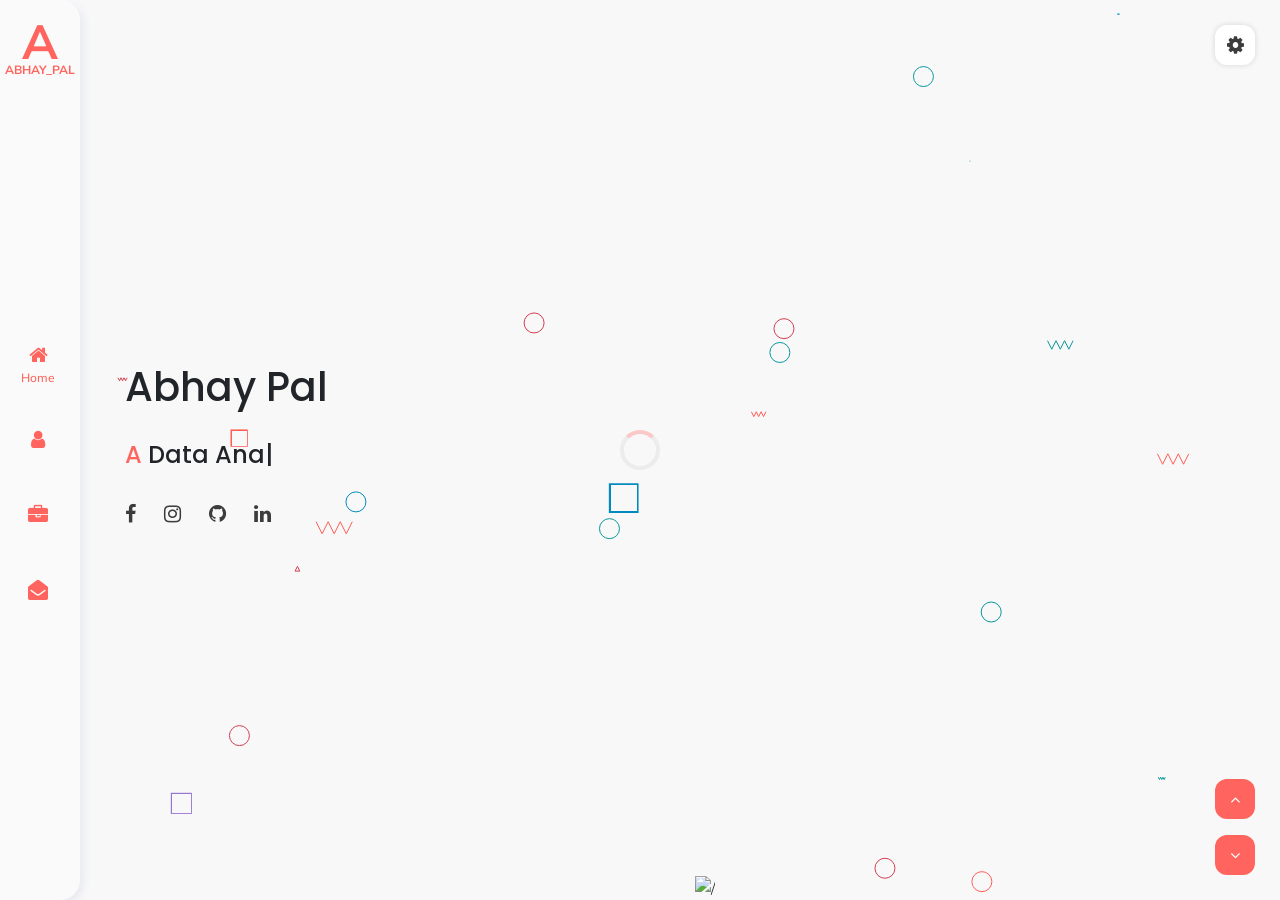
==== commit fd5c2177: "remove resume" ====
--- a/index.html
+++ b/index.html
@@ -120,7 +120,7 @@
                                 <div class="col-lg-10 mx-auto blog">
                                     <div class="rounded">
                                         <div class="text-md-left">
-                                            <h1 class="mb-4 h4">The best way to become a good web app devloper </h1>
+                                            <h1 class="mb-4 h4">Partsbigboss Price List</h1>
                                             <div class="entry-meta mb-4">
                                                 <ul class="list-inline">
                                                     <li class="list-inline-item">
@@ -157,7 +157,7 @@
                                             <!--Blog Reply-->
                                             <div class="contact mt-4">
                                                 <div class="contact-form">
-                                                    <h2 class="text-left mb-4">Link To Download</h2>
+                                                    <h2 class="text-left mb-4">Link To Check</h2>
                                                     <div class="col-sm-12 mt-4 text-center">
                                                         <div class="button-border">
                                                             <button type="submit" class="pill-button" id="blog-submit-btn">Download </button>
@@ -185,7 +185,7 @@
             <ul class="list-group menu text-center" id="menu">
                 <li class="list-group-item"><a class="active" href="#hero"><i class="fa fa-home"></i><span>Home</span></a></li>
                 <li class="list-group-item"><a href="#about"><i class="fa fa-user"></i><span>About</span></a></li>
-                <li class="list-group-item"><a href="#resume"><i class="fa fa-address-book"></i><span>Resume</span></a></li>
+                <!-- <li class="list-group-item"><a href="#resume"><i class="fa fa-address-book"></i><span>Resume</span></a></li> -->
                 <li class="list-group-item"><a href="#blog"><i class="fa fa-briefcase"></i><span>Projets</span></a></li>
                 <!-- <li class="list-group-item"><a href="#portfolio"><i class="fa fa-briefcase"></i><span>Projets</span></a></li>
                 <li class="list-group-item"><a href="#blog"><i class="fa fa-file-text"></i><span>blog</span></a></li> -->
@@ -302,9 +302,9 @@
                                         </div>
                                     </div>
                                 </div>
-                                <div class="button-border mt-3 mb-lg-0 mr-4">
+                                <!-- <div class="button-border mt-3 mb-lg-0 mr-4">
                                     <a href="https://drive.google.com/file/d/1UIUSKMWlrDrumOlQmq7k0iRGdMSs023n/view?usp=sharing" class="pill-button">Download Cv</a>
-                                </div>
+                                </div> -->
                                 <div class="button-border mt-3 mb-lg-0 to-contact">
                                     <a href="#contact" class="pill-button">Hire Me</a>
                                 </div>
@@ -512,7 +512,7 @@
         <!--    About End   new  -->
 
         <!--    Resume Start   -->
-        <section id="resume" class="resume">
+        <!-- <section id="resume" class="resume">
                      <div class="display-table">
                 <div class="display-content">
                     <div class="container">
@@ -523,7 +523,7 @@
                                     <p class="text-muted max-width-9000 mb-5">I hereby solemnly affirm that all the facts stated above are true to the best of my knowledge and I myself will be responsible if any of the information is found to be wrong.</p>
                                 </div>
                                 
-                            <iframe src="/https://drive.google.com/file/d/1UIUSKMWlrDrumOlQmq7k0iRGdMSs023n/view?usp=sharing" width="100%" height="250%"></iframe>
+                            <iframe src="/Users/pbb-mac/Desktop/Abhay_pal/assets/pdf/Abhay_CV.pdf" width="100%" height="250%"></iframe>
                             </div>
                         </div>
                     </div>
@@ -531,7 +531,7 @@
                     </div>
                 </div>
             </div>
-        </section>
+        </section> -->
         <!--     Resume End   
 
         <!-Portfolio Start -->
@@ -659,7 +659,7 @@
                                 </div>
                             </div>
                         </div>
-                        <div class="row">
+                        <!-- <div class="row">
                             <div class="col-lg-12 mt-5 contact-form">
                                 <form id="contactForm">
                                     <div class="row">
@@ -697,10 +697,10 @@
                                     </div>
                                 </form>
                             </div>
-                        </div>
+                        </div> -->
                         <div class="row copy-right">
                             <div class="col-12 text-center">
-                                <p>Copyright © 2021. <span class="base-color">ABHAY_PAL</span></p>
+                                <p>Copyright © 2021. <span class="base-color">abhay_pal</span></p>
                             </div>
                         </div>
                     </div>
@@ -720,7 +720,7 @@
     <!-- Start Options -->
     <div id="color-switcher" class="color-switcher" >
         <div class="text-center color-pallet hide">
-            <h6 class="theme-skin-title">Theme Skin</h6>
+            <h6 class="theme-skin-title">Theme</h6>
             <ul class="theme-skin list-inline">
                 <li class="list-inline-item">
                     <a href="javascript:void(0)" class="flat-skin active">Flat</a>
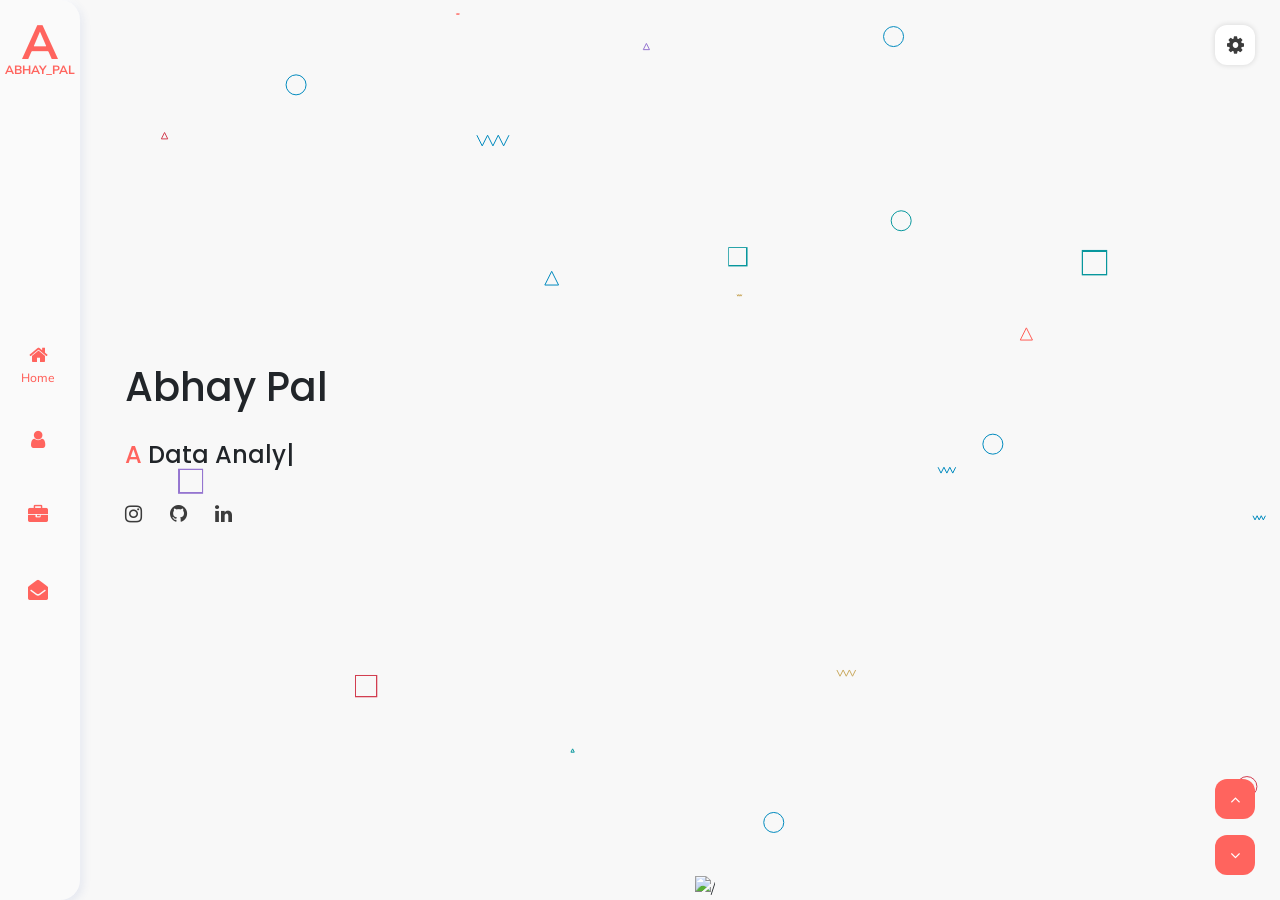
==== commit 007af323: "face book hide" ====
--- a/index.html
+++ b/index.html
@@ -214,12 +214,12 @@
                                     <h4 class="text-capitalize mb-0"><span class="base-color">A  </span> <span class="element" data-elements="Data Analyst."></span></h4>
                                     <p class="max-width-450 mx-0 my-4"></p>
                                     <ul class="list-inline hero-social">
-                                        <li 
+<!--                                         <li 
                                         class="list-inline-item">
                                             <a href="https://www.facebook.com/">
                                                 <i class="fa fa-facebook"></i>
                                             </a>
-                                        </li>
+                                        </li> -->
                                         <li class="list-inline-item">
                                             <a href="https://www.instagram.com/pal_abhay/">
                                                 <i class="fa fa-instagram"></i>
@@ -801,4 +801,4 @@
     </body>
 
 
-</html>+</html>
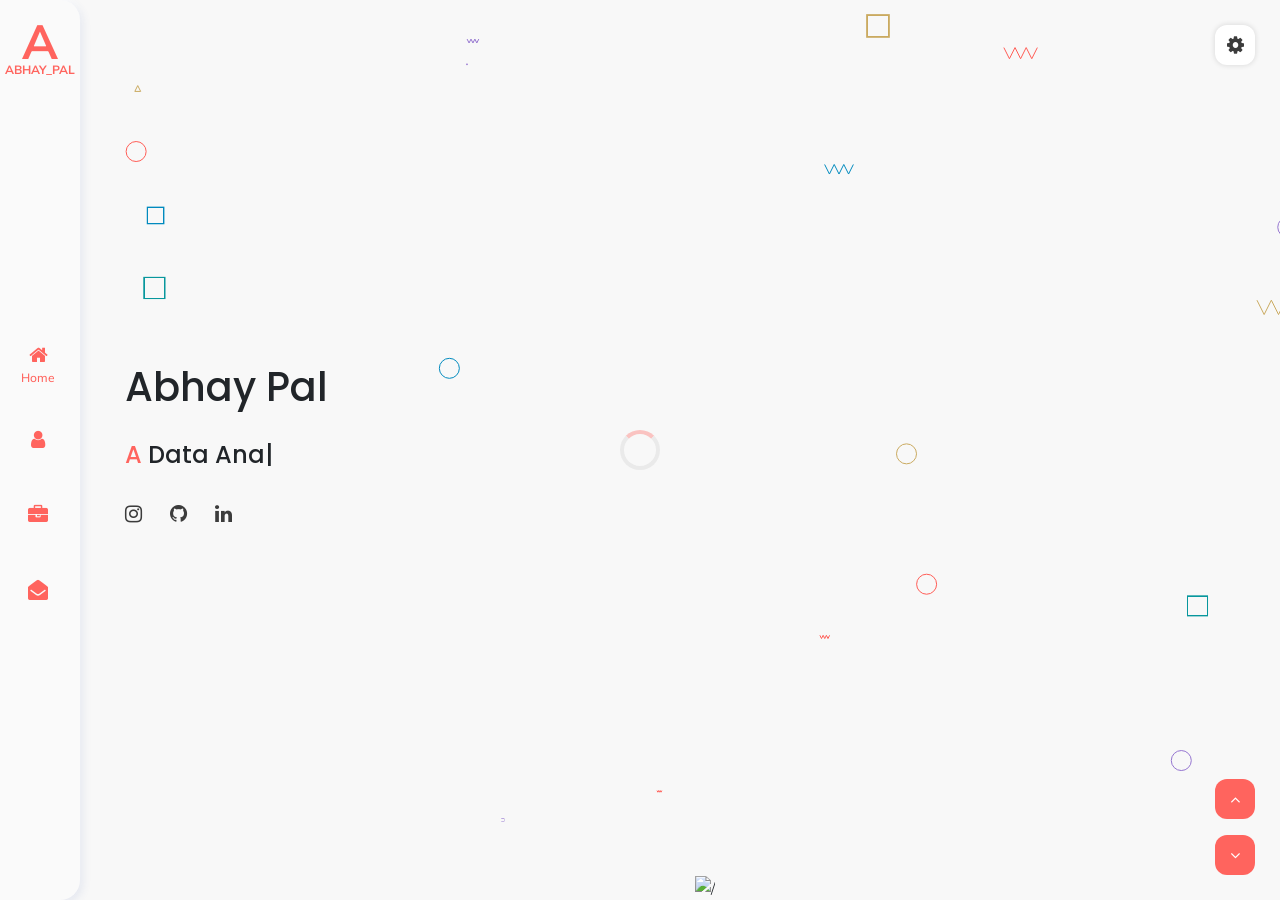
==== commit 15f7095f: "Update index.html update exp" ====
--- a/index.html
+++ b/index.html
@@ -371,22 +371,31 @@
                                     <div class="timeline-item">
                                         <div class="timeline-icon"></div>
                                         <div class="timeline-contents">
+                                            
+						<div class="time-line-header">
+                                                <h6 class="timeline-title">Projet Lead - Data Analyst</h6>
+                                                <p class="timeline-year">November 2021 - Now</p>
+                                            </div>
+                                            <div class="timeline-content">
+                                                <p>Shadowfax Technologies</p>
+                                            </div>
+						
+						<div class="time-line-header">
+                                                <h6 class="timeline-title">Data Analyst</h6>
+                                                <p class="timeline-year">March 2020 - November 2021</p>
+                                            </div>
+                                            <div class="timeline-content">
+                                                <p>Partsbigboss Limited</p>
+                                            </div>
                                             <div class="time-line-header">
                                                 <h6 class="timeline-title">Data Analyst</h6>
-                                                <p class="timeline-year">March 2020 - Now</p>
-                                            </div>
-                                            <div class="timeline-content">
-                                                <p>Partsbigboss Limited</p>
-                                            </div>
-                                            <div class="time-line-header">
-                                                <h6 class="timeline-title">H R Recruiter</h6>
                                                 <p class="timeline-year">June 2019 - January 2020</p>
                                             </div>
                                             <div class="timeline-content">
                                                 <p>lithium urban technologies Pvt. Ltd.</p>
                                             </div>
                                             <div class="time-line-header">
-                                                <h6 class="timeline-title">Maintenance Executive</h6>
+                                                <h6 class="timeline-title">Data Analyst</h6>
                                                 <p class="timeline-year">Augest 2018 - June 2020</p>
                                             </div>
                                             <div class="timeline-content">
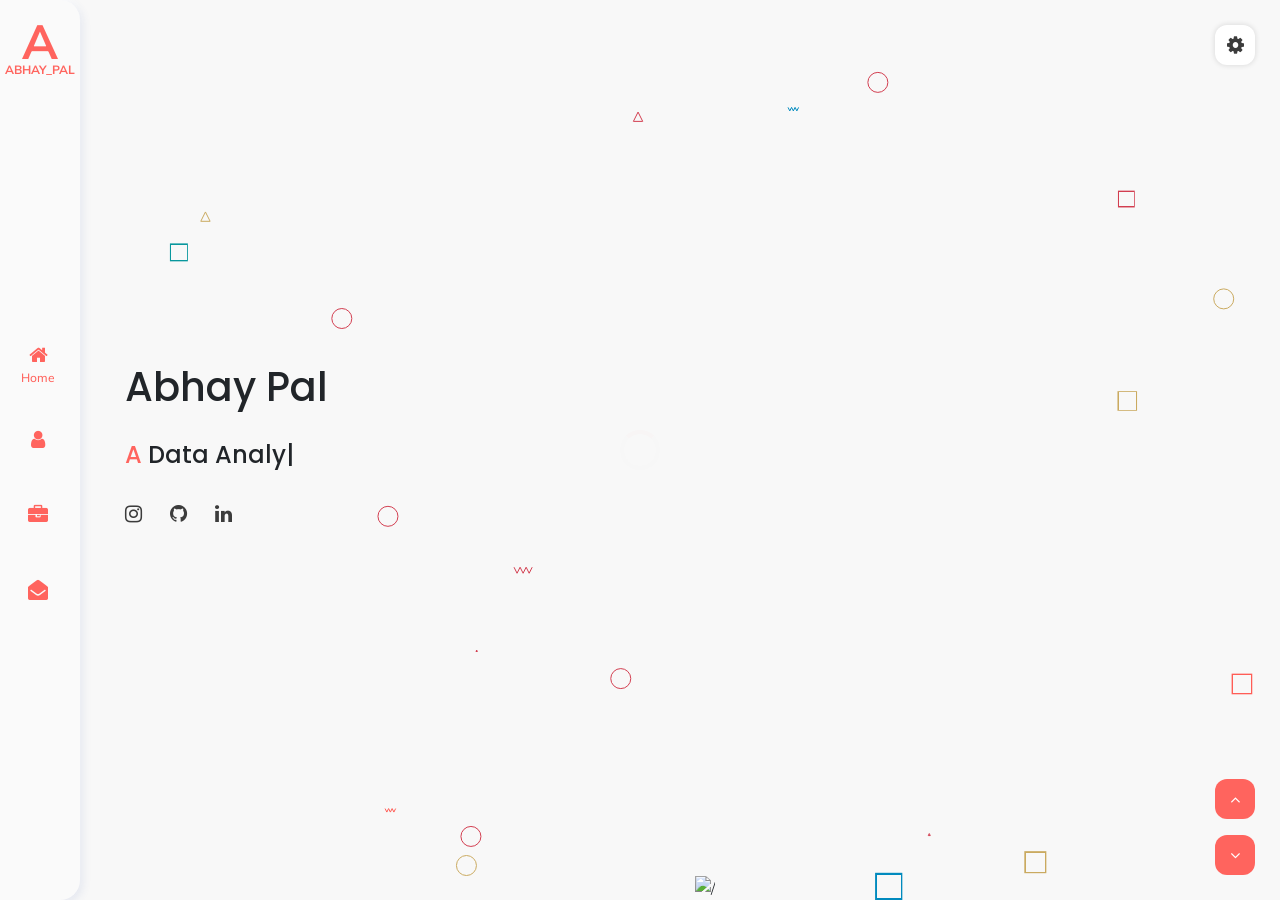
==== commit b30cf464: "Update index.html update" ====
--- a/index.html
+++ b/index.html
@@ -268,7 +268,7 @@
                             </div>
                             <div class="col-lg-6 mt-4 mt-lg-0">
                                 <div class="personal-item ">
-                                    <h3 class="text-dark mt-4 mt-lg-0"><span class="base-color">Data Analyst</span> A big Data Analyst</h3>
+                                    <h3 class="text-dark mt-4 mt-lg-0"><span class="base-color">Data Analyst</span> A Data Analyst</h3>
                                     <div class="row">
                                         <div class="col-6 personal-info">
                                             <ul class="list-unstyled pt-4">
@@ -340,7 +340,7 @@
                                         <div class="timeline-contents">
                                             <div class="time-line-header">
                                                 <h6 class="timeline-title">Master Of Computer Application</h6>
-                                                <p class="timeline-year">2020 - 2021</p>
+                                                <p class="timeline-year">2020 - 2022</p>
                                             </div>
                                             <div class="timeline-content">
                                                 <p>Swami Vivekanand Subharti University (SVSU), Meerut , India</p>
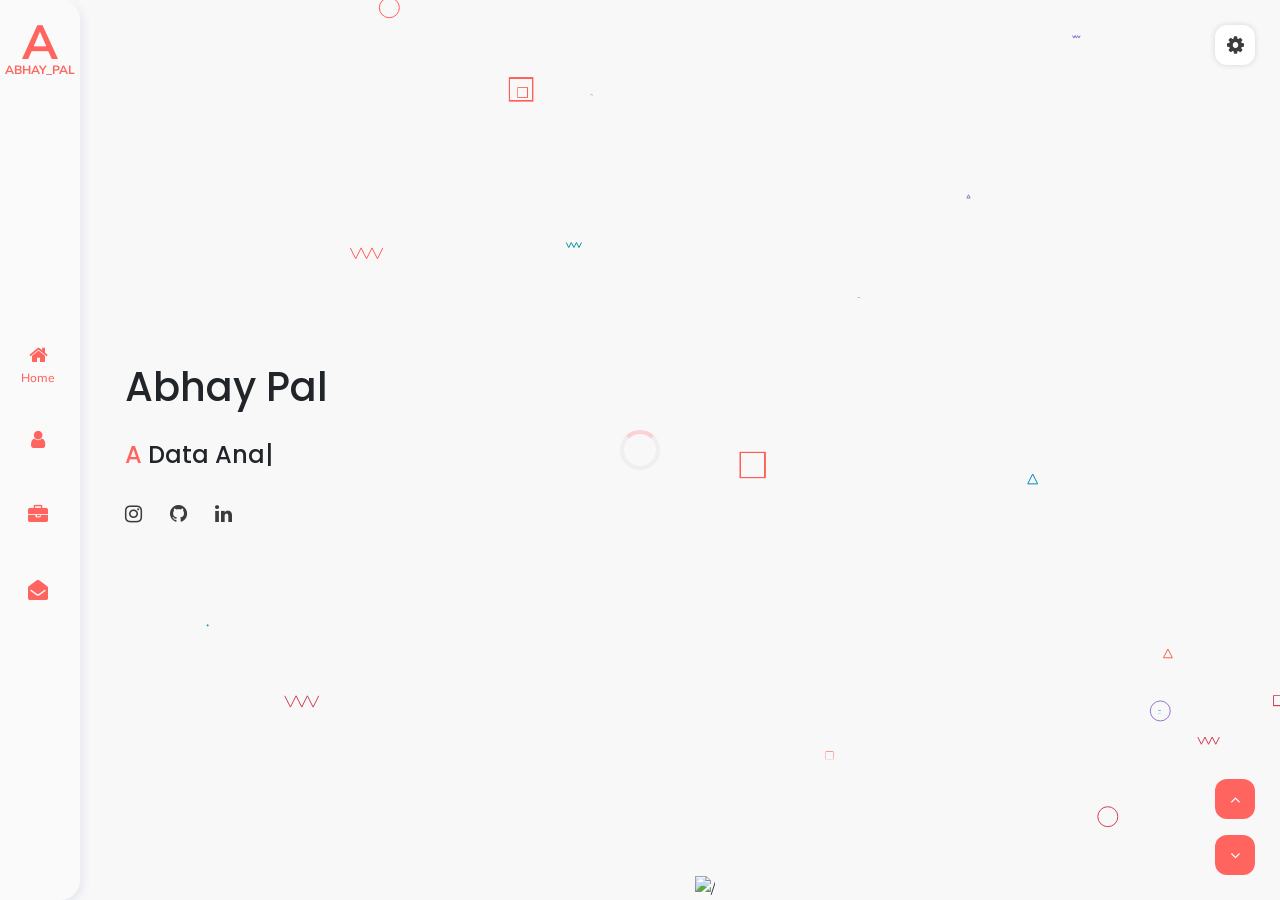
==== commit b0e0cb19: "Update index.html jhgvjhb" ====
--- a/index.html
+++ b/index.html
@@ -268,7 +268,7 @@
                             </div>
                             <div class="col-lg-6 mt-4 mt-lg-0">
                                 <div class="personal-item ">
-                                    <h3 class="text-dark mt-4 mt-lg-0"><span class="base-color">Data Analyst</span> A Data Analyst</h3>
+                                    <h3 class="text-dark mt-4 mt-lg-0"><span class="base-color">Data Analyst</span>...</h3>
                                     <div class="row">
                                         <div class="col-6 personal-info">
                                             <ul class="list-unstyled pt-4">
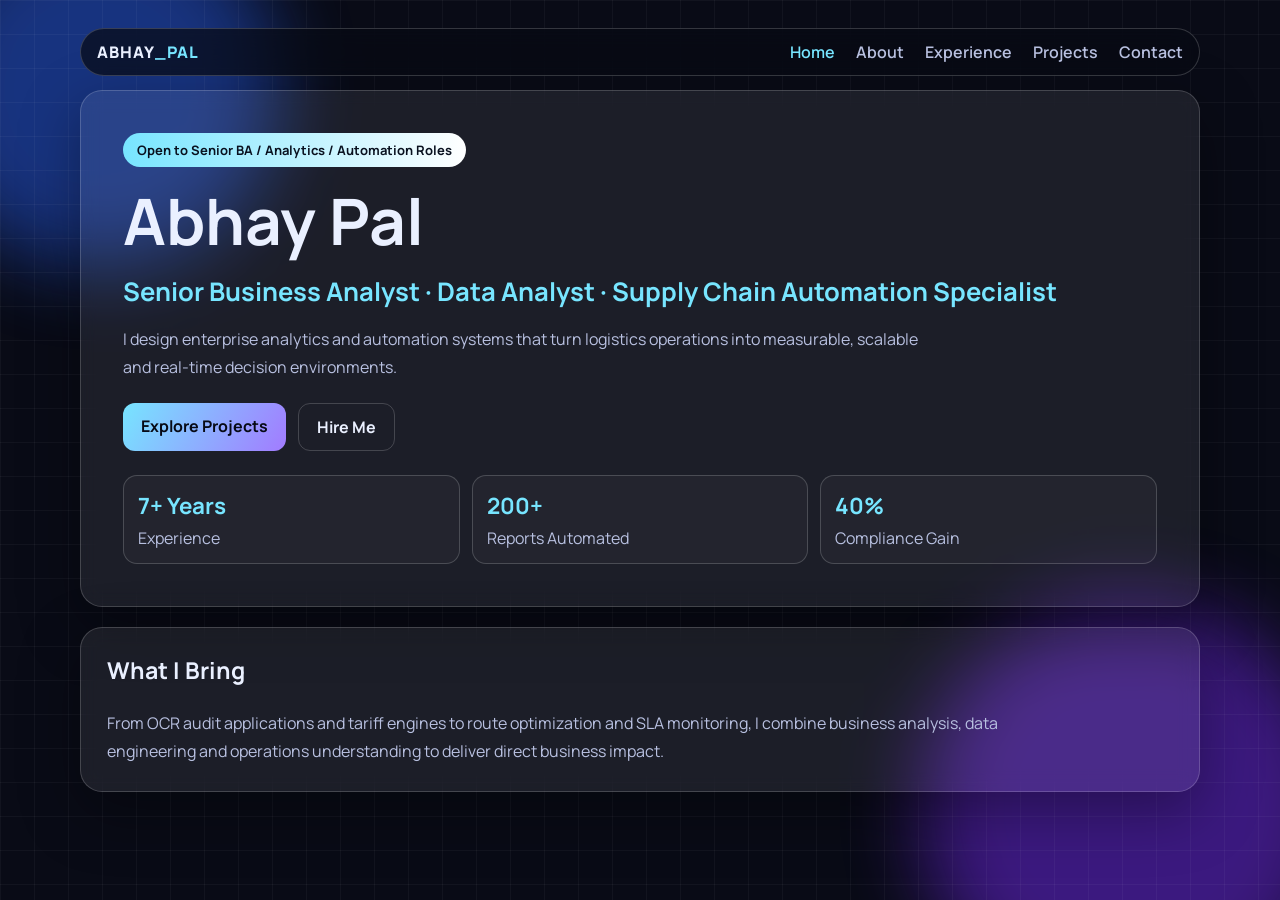
==== commit 21ab2608: "Convert portfolio to multi-page website with dedicated sections" ====
--- a/index.html
+++ b/index.html
@@ -1,813 +1,59 @@
 <!DOCTYPE html>
 <html lang="en">
-    
+<head>
+  <meta charset="UTF-8" />
+  <meta name="viewport" content="width=device-width, initial-scale=1.0" />
+  <title>Abhay Pal | Home</title>
+  <link rel="preconnect" href="https://fonts.googleapis.com">
+  <link rel="preconnect" href="https://fonts.gstatic.com" crossorigin>
+  <link href="https://fonts.googleapis.com/css2?family=Manrope:wght@400;500;600;700;800&display=swap" rel="stylesheet">
+  <link rel="stylesheet" href="assets/css/portfolio-v2.css" />
+</head>
+<body>
+  <div class="bg-orb orb-1"></div>
+  <div class="bg-orb orb-2"></div>
+  <div class="bg-grid"></div>
 
-<head>
-        <meta charset="UTF-8">
-        <meta name="viewport" content="width=device-width, initial-scale=1, shrink-to-fit=no">
-        <title>ABHAY</title>
-        <meta name="description" content="" />
-        <meta name="keywords" content="" />
-        <meta name="author" content="Retrina Group" />
+  <header class="nav-wrap">
+    <div class="container nav">
+      <a href="index.html" class="brand">ABHAY<span>_PAL</span></a>
+      <nav>
+        <a class="active" href="index.html">Home</a>
+        <a href="about.html">About</a>
+        <a href="experience.html">Experience</a>
+        <a href="projects.html">Projects</a>
+        <a href="contact.html">Contact</a>
+      </nav>
+    </div>
+  </header>
 
-        <!--  FavIcon  -->
-        <link rel="shortcut icon" href="assets/img/favicon.ico">
+  <main class="container">
+    <section class="hero glass">
+      <p class="badge">Open to Senior BA / Analytics / Automation Roles</p>
+      <h1>Abhay Pal</h1>
+      <h2>Senior Business Analyst · Data Analyst · Supply Chain Automation Specialist</h2>
+      <p class="lead">
+        I design enterprise analytics and automation systems that turn logistics operations into measurable,
+        scalable and real-time decision environments.
+      </p>
+      <div class="hero-cta">
+        <a class="btn btn-primary" href="projects.html">Explore Projects</a>
+        <a class="btn btn-outline" href="contact.html">Hire Me</a>
+      </div>
+      <div class="quick-stats">
+        <article><h3>7+ Years</h3><p>Experience</p></article>
+        <article><h3>200+</h3><p>Reports Automated</p></article>
+        <article><h3>40%</h3><p>Compliance Gain</p></article>
+      </div>
+    </section>
 
-        <!-- Google Fonts -->
-		<link href="https://fonts.googleapis.com/css?family=Muli:300,400,600" rel="stylesheet">
-		<link href="https://fonts.googleapis.com/css?family=Poppins:400,500,600,700" rel="stylesheet">
-
-        <!-- FontAwesome Css -->
-        <link rel="stylesheet" href="assets/css/font-awesome.min.css">
-        <!-- Line icon Css -->
-        <link rel="stylesheet" href="assets/css/LineIcons.css">
-        <!-- Bootstrap Css -->
-        <link rel="stylesheet" href="assets/css/bootstrap.css">
-        <!-- Owl Carousel Css -->
-        <link rel="stylesheet" href="assets/css/owl.carousel.min.css">
-        <!-- Magnific Popup Css -->
-        <link rel="stylesheet" href="assets/css/magnific-popup.css">
-        <!-- Colors Css -->
-        <link rel="stylesheet" href="assets/css/color/orange-color.css" id="option-color">
-        <!--  Custom Style CSS  -->
-        <link rel="stylesheet" href="assets/css/main.css">
-    </head>
-    <body data-spy="scroll" data-target="#scrollspy" data-offset="1" class="flat-demo dark">
-
-    <!--  Pre Loader  -->
-    <div id="overlayer"></div>
-    <span class="loader"></span>
-
-    <!-- Portfolio Single Modal Start -->
-    <div class="portfolio-single modal fade" id="portfolio-single" tabindex="-1" role="dialog" aria-labelledby="portfolioModalScrollable" aria-hidden="true">
-        <div class="modal-dialog modal-dialog-scrollable" role="document">
-            <div class="modal-content text-muted">
-                <div class="modal-header">
-                    <h5 class="modal-title" id="portfolioModalScrollable">My Work</h5>
-                    <button type="button" class="close" data-dismiss="modal" aria-label="Close">
-                        <span aria-hidden="true">&times;</span>
-                    </button>
-                </div>
-                <div class="modal-body">
-                    <div class="pt-4 pb-5">
-                        <div class="container">
-                            <div class="row">
-                                <div class="col-12 col-md-10 mx-auto">
-                                    <div class="text-center">
-                                        <h2 class="mb-3">Single <span class="base-color"> Portfolio</span></h2>
-                                        <p class="max-width-450">.</p>
-                                    </div>
-                                    <div class="row contact-info mt-5">
-                                        <div class="col-md-4">
-                                            <div class="text-center">
-                                                <div>
-                                                    <h6>Created by:</h6>
-                                                    <p class="mb-0">Abhay</p>
-                                                </div>
-                                            </div>
-                                        </div>
-                                        <div class="col-md-4 p-title-border mt-3 mt-md-0">
-                                            <div class="text-center">
-                                                <div>
-                                                    <h6 class="contact_detail-title">Completed on:</h6>
-                                                    <p class="mb-0"></p>
-                                                </div>
-                                            </div>
-                                        </div>
-                                        <div class="col-md-4 mt-3 mt-md-0">
-                                            <div class="text-center">
-                                                <div>
-                                                    <h6>Skills:</h6>
-                                                    <p class="mb-0">HTML5 / CSS3 / EXCEL / </p>
-                                                </div>
-                                            </div>
-                                        </div>
-                                    </div>
-                                    <div class="mt-5">
-                                        <div class="portfolio-single-item image-border">
-                                            <img src="assets/img/portfolio-15.jpg" class="d-block" alt="...">
-                                        </div>
-                                    </div>
-                                    <div class="text-md-left mt-5">
-                                        <p class="my-3"></p>
-                                        <p class="mt-3 mb-0"></p>
-                                    </div>
-                                </div>
-                            </div>
-                        </div>
-                    </div>
-                </div>
-            </div>
-        </div>
-    </div>
-    <!--  Portfolio Single Modal End  -->
-
-    <!-- Blog Single Modal Start -->
-    <div class="blog-single modal fade" id="blog-single" tabindex="-1" role="dialog" aria-labelledby="blogModalScrollable" aria-hidden="true">
-        <div class="modal-dialog modal-dialog-scrollable" role="document">
-            <div class="modal-content">
-                <div class="modal-header">
-                    <h5 class="modal-title" id="blogModalScrollable">Project :- 1</h5>
-                    <button type="button" class="close" data-dismiss="modal" aria-label="Close">
-                        <span aria-hidden="true">&times;</span>
-                    </button>
-                </div>
-                <div class="modal-body">
-                    <!--   Blog-single   Start -->
-                    <div class="pt-4 pb-5 text-muted">
-                        <div class="container">
-                            <div class="row">
-                                <div class="col-lg-10 mx-auto blog">
-                                    <div class="rounded">
-                                        <div class="text-md-left">
-                                            <h1 class="mb-4 h4">Partsbigboss Price List</h1>
-                                            <div class="entry-meta mb-4">
-                                                <ul class="list-inline">
-                                                    <li class="list-inline-item">
-                                                        <a class="base-color" href="blog.html"><i class="fa fa-calendar"></i>July 2021</a>
-                                                    </li>
-                                                    <li class="list-inline-item">
-                                                        <a class="base-color" href="blog.html" title="Posts by admin" rel="author"><i class="fa fa-user"></i></a>                                    
-                                                    </li>
-                                                    <li class="list-inline-item">
-                                                        <a class="base-color" href="blog.html" rel="category tag"><i class="fa fa-folder-open"></i></a>                                    
-                                                    </li>
-                                                    <li class="list-inline-item">
-                                                        <a class="base-color" href="blog.html"><i class="fa fa-comments"></i></a>                                 
-                                                    </li>
-                                                </ul>
-                                            </div>
-                                            <div class="entry-image image-border mb-4">
-                                                <img src="assets/img/blog-01.jpg" alt="">
-                                            </div>
-                                            <div class="entry-content box-border p-3">
-                                                
-                                                <div class="px-md-5 px-3 py-4 quotation">
-                                                    <i class="base-color lni-quotation size-md"></i>
-                                                    <h6 class="base-color font-italic mb-0">Parts big boss Limited </h6>
-                                                </div>
-                                               
-                                                
-                                                <p class="mt-3 mb-0">In this web page have We are a multi brand spare parts distributor. We specialise in providing quality aftermarket car spare parts of various brands and categories under one roof. 
-
-                                                    Here you can find our latest price lists(for bulk order) of all the brands. Please click on the brand logo below to download their price list.</p>
-                                            </div>
-                                            <!-- Comments -->
-                                            
-                                            <!--Blog Reply-->
-                                            <div class="contact mt-4">
-                                                <div class="contact-form">
-                                                    <h2 class="text-left mb-4">Link To Check</h2>
-                                                    <div class="col-sm-12 mt-4 text-center">
-                                                        <div class="button-border">
-                                                            <button type="submit" class="pill-button" id="blog-submit-btn">Download </button>
-                                                        </div>
-                                                    </div>
-                                                </div>
-                                            </div>
-                                        </div>
-                                    </div>
-                                </div>
-                            </div>
-                        </div>
-                    </div>
-                </div>
-            </div>
-        </div>
-    </div>
-    <!--  Blog Single Modal End  -->
-
-    <!--   Header Start -->
-    <header>
-        <div class="header-navbar h-100">
-            <a class="navbar-brand" href="#"><b>A</b><span>ABHAY_PAL</span></a>
-            <!-- <a class="navbar-brand" href="#"><img src="assets/img/a_name.png" height="70em" width="70em"></img><span></span><span>ABHAY</span></a> -->
-            <ul class="list-group menu text-center" id="menu">
-                <li class="list-group-item"><a class="active" href="#hero"><i class="fa fa-home"></i><span>Home</span></a></li>
-                <li class="list-group-item"><a href="#about"><i class="fa fa-user"></i><span>About</span></a></li>
-                <!-- <li class="list-group-item"><a href="#resume"><i class="fa fa-address-book"></i><span>Resume</span></a></li> -->
-                <li class="list-group-item"><a href="#blog"><i class="fa fa-briefcase"></i><span>Projets</span></a></li>
-                <!-- <li class="list-group-item"><a href="#portfolio"><i class="fa fa-briefcase"></i><span>Projets</span></a></li>
-                <li class="list-group-item"><a href="#blog"><i class="fa fa-file-text"></i><span>blog</span></a></li> -->
-                <li class="list-group-item"><a href="#contact"><i class="fa fa-envelope-open"></i><span>Contact</span></a></li>
-            </ul>
-            <div class="menu-toggler">
-                <span>
-                    <i class="text-white lni-menu"></i>
-                </span>
-            </div>
-        </div>
-    </header>
-    <!--   Header End   -->
-
-    <main id="main">
-        
-        <!--  Hero Start  -->
-        <section id="hero" class="hero-04 active">
-            <div class="display-table">
-                <div class="display-content">
-                    <div class="container">
-                        <div class="row justify-content-center hero-item">
-                            <div class="col-lg-6">
-                                <div class="hero-content">
-                                    <h1 class="mb-3"> Abhay Pal</h1>
-                                    <h4 class="text-capitalize mb-0"><span class="base-color">A  </span> <span class="element" data-elements="Data Analyst."></span></h4>
-                                    <p class="max-width-450 mx-0 my-4"></p>
-                                    <ul class="list-inline hero-social">
-<!--                                         <li 
-                                        class="list-inline-item">
-                                            <a href="https://www.facebook.com/">
-                                                <i class="fa fa-facebook"></i>
-                                            </a>
-                                        </li> -->
-                                        <li class="list-inline-item">
-                                            <a href="https://www.instagram.com/pal_abhay/">
-                                                <i class="fa fa-instagram"></i>
-                                            </a>
-                                        </li>
-                                        <li class="list-inline-item">
-                                            <a href="https://github.com/abhay-pal">
-                                                <i class="fa fa-github"></i>
-                                            </a>
-                                        </li>
-                                        <li class="list-inline-item">
-                                            <a href="https://www.linkedin.com/feed/">
-                                                <i class="fa fa-linkedin"></i>
-                                            </a>
-                                        </li>
-                                    </ul>
-                                </div>
-                            </div>
-                            <div class="col-lg-6">
-                                <div class="hero-image">
-                                    <img src="assets/img/abhi.png" alt="/" sizes="100%">
-                                </div>
-                            </div>
-                        </div>
-                    </div>
-                </div>
-            </div>
-        </section>
-        <!--  Hero End  -->
-
-        <section id="about" class="about">
-            <div class="display-table">
-                <div class="display-content">
-                    <div class="container">
-                        <div class="row">
-                            <div class="col-lg-12">
-                                <div class="text-center title">
-                                    <h2 class="text-dark">About <span class="base-color">Me</span></h2>
-                                    <p class="text-muted max-width-9000 mb-5">I believe my strength lies in being self-motivated. I go through till the end of every task with high levels of dedication and self-belief. Apart from being a good team player, I benefit from being a good listener and have strong networking skills. Given the available resources, I assure to deliver the highest quality of work possible. Apart from my skills, I strive with my will, desire, and commitment to be the best.</p>
-                                </div>
-                            </div>
-                            <div class="col-lg-6">
-                                <div class="image-border">
-                                    <img src="assets/img/abhay_pal.png" alt="/">
-                                </div>
-                            </div>
-                            <div class="col-lg-6 mt-4 mt-lg-0">
-                                <div class="personal-item ">
-                                    <h3 class="text-dark mt-4 mt-lg-0"><span class="base-color">Data Analyst</span>...</h3>
-                                    <div class="row">
-                                        <div class="col-6 personal-info">
-                                            <ul class="list-unstyled pt-4">
-                                                <li>
-                                                    <p>Name : <span> Abhay Pal</span></p>
-                                                </li>
-                                                <li>
-                                                    <p>Birthday : <span> 20 March 1999</span></p>
-                                                </li>
-                                                <li>
-                                                    <p>Phone : <span><a href="tel:+91 8279860315"> +91 8279860315</a></span></p>
-                                                </li>
-                                                
-                                            </ul>
-                                        </div>
-                                        <div class="col-6 personal-info">
-                                            <ul class="list-unstyled pt-4">
-                                                <li>
-                                                    <p>Mail : <span> <a href="abhaypal.0786@gmail.com">abhaypal.0786@gmail.com</a></span></p>
-                                                </li>
-                                                <li>
-                                                    <p>Degree : <span> Master Of Computer Application</span></p>
-                                                </li>
-                                                <li>
-                                                    <p>City : <span> Hapur , Uttar Pradesh , 245101</span></p>
-                                                </li>
-                                                <!-- <li>
-                                                    <p>Freelance : <span> Available</span></p>
-                                                </li> -->
-                                            </ul>
-                                        </div>
-                                    </div>
-                                </div>
-                                <!-- <div class="button-border mt-3 mb-lg-0 mr-4">
-                                    <a href="https://drive.google.com/file/d/1UIUSKMWlrDrumOlQmq7k0iRGdMSs023n/view?usp=sharing" class="pill-button">Download Cv</a>
-                                </div> -->
-                                <div class="button-border mt-3 mb-lg-0 to-contact">
-                                    <a href="#contact" class="pill-button">Hire Me</a>
-                                </div>
-                            </div>
-                        </div>
-                        
-                    </div>
-                    <div class="row">
-                        &nbsp;
-                        &nbsp; 
-                    </div>
-                    <div class="resume">
-                    <div class="container">
-                        <div class="row">
-                            <div class="col-lg-12">
-                                <!-- <div class="text-center title">
-                                    <h2 class="text-dark">My <span class="base-color">Resume</span></h2>
-                                    <p class="text-muted max-width-450 mb-5">In a professional context it often happens that private clients corder a publication to be made.</p>
-                                </div> -->
-                            </div>
-                        </div>
-                        <!--    TimeLine Start   -->
-                        <div class="row">
-                            <div class="col-lg-6">
-                                <h3 class="text-dark">
-                                    <i class="lni-graduation base-color"></i>
-                                    Education
-                                </h3>
-                                <div class="timeline-items box-border">
-                                    <!--    Item 01   -->
-                                    <div class="timeline-item">
-                                        <div class="timeline-icon"></div>
-                                        <div class="timeline-contents">
-                                            <div class="time-line-header">
-                                                <h6 class="timeline-title">Master Of Computer Application</h6>
-                                                <p class="timeline-year">2020 - 2022</p>
-                                            </div>
-                                            <div class="timeline-content">
-                                                <p>Swami Vivekanand Subharti University (SVSU), Meerut , India</p>
-                                            </div>
-                                        </div>
-                                    </div>
-                                    <!--    Item 02   -->
-                                    <div class="timeline-item">
-                                        <div class="timeline-icon"></div>
-                                        <div class="timeline-contents">
-                                            <div class="time-line-header">
-                                                <h6 class="timeline-title">Bachelor Of Computer Application</h6>
-                                                <p class="timeline-year">2015 - 2018</p>
-                                            </div>
-                                            <div class="timeline-content">
-                                                <p>Chaudhary Charan Singh University, Meerut , India </p>
-                                            </div>
-                                        </div>
-                                    </div>
-                                </div>
-                            </div>
-                            <div class="col-lg-6 mt-5 mt-lg-0">
-                                <h3 class="text-dark">
-                                    <i class="lni-pencil base-color"></i>Experience
-                                </h3>
-                                <div class="timeline-items box-border">
-                                    <!--    Item 01   -->
-                                    <div class="timeline-item">
-                                        <div class="timeline-icon"></div>
-                                        <div class="timeline-contents">
-                                            
-						<div class="time-line-header">
-                                                <h6 class="timeline-title">Projet Lead - Data Analyst</h6>
-                                                <p class="timeline-year">November 2021 - Now</p>
-                                            </div>
-                                            <div class="timeline-content">
-                                                <p>Shadowfax Technologies</p>
-                                            </div>
-						
-						<div class="time-line-header">
-                                                <h6 class="timeline-title">Data Analyst</h6>
-                                                <p class="timeline-year">March 2020 - November 2021</p>
-                                            </div>
-                                            <div class="timeline-content">
-                                                <p>Partsbigboss Limited</p>
-                                            </div>
-                                            <div class="time-line-header">
-                                                <h6 class="timeline-title">Data Analyst</h6>
-                                                <p class="timeline-year">June 2019 - January 2020</p>
-                                            </div>
-                                            <div class="timeline-content">
-                                                <p>lithium urban technologies Pvt. Ltd.</p>
-                                            </div>
-                                            <div class="time-line-header">
-                                                <h6 class="timeline-title">Data Analyst</h6>
-                                                <p class="timeline-year">Augest 2018 - June 2020</p>
-                                            </div>
-                                            <div class="timeline-content">
-                                                <p>SVP India Pvt. Ltd.</p>
-                                            </div>
-                                        </div>
-                                    </div>
-                                </div>
-                            </div>
-                        </div>
-
-                       
-                        
-                        <!--    TimeLine End   -->
-                        <!--  Skill Start  -->
-                        <div class="row mt-5">
-                            <!-- Skill -->
-                            <div class="col-lg-6">
-                                <div>
-                                    <h3 class="mb-0">Work <span class="base-color"> Skills</span></h3>
-                                </div>
-                                <div id="skills" class="skill-box box-border">
-                                    <div class="skillbar clearfix" data-percent="60%">
-                                        <div class="skillbar-title"><span>HTML</span></div>
-                                        <div class="skillbar-bar fill-skillbar"></div>
-                                        <div class="skill-bar-percent">60%</div>
-                                    </div>
-                                    <div class="skillbar clearfix " data-percent="55%">
-                                        <div class="skillbar-title"><span>CSS</span></div>
-                                        <div class="skillbar-bar fill-skillbar"></div>
-                                        <div class="skill-bar-percent">55%</div>
-                                    </div>
-                                    <div class="skillbar clearfix" data-percent="30%">
-                                        <div class="skillbar-title"><span>SQL</span></div>
-                                        <div class="skillbar-bar fill-skillbar"></div>
-                                        <div class="skill-bar-percent">30%</div>
-                                    </div>
-                                    <div class="skillbar clearfix" data-percent="40%">
-                                        <div class="skillbar-title"><span>Tablue</span></div>
-                                        <div class="skillbar-bar fill-skillbar"></div>
-                                        <div class="skill-bar-percent">40%</div>
-                                    </div>
-
-                                    <div class="skillbar clearfix" data-percent="95%">
-                                        <div class="skillbar-title"><span>MS Office</span></div>
-                                        <div class="skillbar-bar fill-skillbar"></div>
-                                        <div class="skill-bar-percent">95%</div>
-                                    </div>
-
-                                    <div class="skillbar clearfix" data-percent="95%">
-                                        <div class="skillbar-title"><span>Google Sheet</span></div>
-                                        <div class="skillbar-bar fill-skillbar"></div>
-                                        <div class="skill-bar-percent">95%</div>
-                                    </div>
-
-                                    <div class="skillbar clearfix" data-percent="45%">
-                                        <div class="skillbar-title"><span>Python With Pandas</span></div>
-                                        <div class="skillbar-bar fill-skillbar"></div>
-                                        <div class="skill-bar-percent">45%</div>
-                                    </div>
-                                </div>
-                            </div>
-                            <div class="col-lg-6">
-                                <div>
-                                    <h3 class="mb-0 mt-5 mt-lg-0">Language <span class="base-color"> Skills</span></h3>
-                                </div>
-                                <div class="language-bar box-border">
-                                    <div class="language-skill row">
-                                        <h4 class="col-6 text-left mb-0">English <span>Normal</span></h4>
-                                        <ul class="col-6 list-inline text-right mb-0">
-                                            <li class="list-inline-item">
-                                                <i class="fa fa-star"></i>
-                                            </li>
-                                            <li class="list-inline-item">
-                                                <i class="fa fa-star"></i>
-                                            </li>
-                                            <li class="list-inline-item">
-                                                <i class="fa fa-star"></i>
-                                            </li>
-                                            <!-- <li class="list-inline-item">
-                                                <i class="fa fa-star"></i>
-                                            </li> -->
-                                            <li class="list-inline-item">
-                                                <i class="fa fa-star-o"></i>
-                                            </li>
-                                            <li class="list-inline-item">
-                                                <i class="fa fa-star-o"></i>
-                                            </li>
-                                        </ul>
-                                    </div>
-                                    
-                                    <div class="language-skill row">
-                                        <h4 class="col-6 text-left mb-0">Hindi <span> Fluent</span></h4>
-                                        <ul class="col-6 list-inline text-right mb-0">
-                                            <li class="list-inline-item">
-                                                <i class="fa fa-star"></i>
-                                            </li>
-                                            <li class="list-inline-item">
-                                                <i class="fa fa-star"></i>
-                                            </li>
-                                            <li class="list-inline-item">
-                                                <i class="fa fa-star"></i>
-                                            </li>
-                                            <li class="list-inline-item">
-                                                <i class="fa fa-star"></i>
-                                            </li>
-                                            <li class="list-inline-item">
-                                                <i class="fa fa-star"></i>
-                                            </li>
-                                        </ul>
-                                    </div>
-                                    
-                                </div>
-                            </div>
-                        </div>
-                        <!--   Skill End   -->
-                    </div>
-                </div>
-                </div>
-            </div>
-            
-        </section>
-        <!--    About End   new  -->
-
-        <!--    Resume Start   -->
-        <!-- <section id="resume" class="resume">
-                     <div class="display-table">
-                <div class="display-content">
-                    <div class="container">
-                        <div class="row">
-                            <div class="col-lg-12">
-                                <div class="text-center title">
-                                    <h2 class="text-dark">My <span class="base-color">Resume</span></h2>
-                                    <p class="text-muted max-width-9000 mb-5">I hereby solemnly affirm that all the facts stated above are true to the best of my knowledge and I myself will be responsible if any of the information is found to be wrong.</p>
-                                </div>
-                                
-                            <iframe src="/Users/pbb-mac/Desktop/Abhay_pal/assets/pdf/Abhay_CV.pdf" width="100%" height="250%"></iframe>
-                            </div>
-                        </div>
-                    </div>
-                        
-                    </div>
-                </div>
-            </div>
-        </section> -->
-        <!--     Resume End   
-
-        <!-Portfolio Start -->
-        <section id="portfolio" class="portfolio">
-            <div class="display-table">
-                <div class="display-content">
-                    <div class="container">
-                        <div class="row">
-                            <div class="col-lg-12">
-                                <div class="text-center title">
-                                    <h2 class="text-dark">My <span class="base-color">Projects</span></h2>
-                                    <p class="text-muted mb-5 max-width-450">Explore some amazing Ideas</p>
-                                </div>
-                            </div>
-                        </div>
-                        <div class="row">
-                            <!--   Portfolio Filters   -->
-                            
-                                                   <div class="row mt-4">
-                            <div class="col-12 text-center pt-2">
-                                <div class="button-border d-inline-block mr-2 mr-sm-4">
-                                    <button class="pill-button showMore" id="showMore">Show More</button>
-                                    <span id="showMore-initials" class="d-none" class="d-none" data-initial="6" data-next="3"></span>
-                                </div>
-                                <div class="button-border d-inline-block">
-                                    <!-- <a href="portfolio.html" class="pill-button">Portfolio Page</a> -->
-                                </div>
-                            </div>
-                        </div>
-                    </div>
-                </div>
-            </div>
-        </section>
-        <!--  Portfolio End  -->
-
-        <!--  Blog Start  -->
-        <section id="blog" class="blog">
-            <div class="display-table">
-                <div class="display-content">
-                    <div class="container">
-                        <div class="row">
-                            <div class="col-lg-12">
-                                <div class="text-center title">
-                                    <h2 class="text-dark">My <span class="base-color">Projects</span></h2>
-                                    <p class="text-muted mb-5 max-width-450">Explore Some New Ideas</p>
-                                </div>
-                            </div>
-                        </div>
-                        <div class="row">
-                            <!--  Item 01 -->
-                            <div class="col-lg-4">
-                                <div class="blog-item box-border">
-                                    <div class="blog-image">
-                                        <div class="blog-intro">
-                                            <img src="assets/img/blog-01.jpg" alt="/">
-                                        </div>
-                                    </div>
-                                    <div class="blog-content">
-                                        <ul class="list-inline mt-4">
-                                                <li class="list-inline-item">
-                                                    <i class="lni-calendar base-color"></i>
-                                                    <span class="text-muted">June 02, 2021 </span>
-                                                </li>
-                                                
-                                            </ul>
-                                            <h5 class="mb-3"><a class="text-dark" href="https://raw.githack.com/abhay-pal/pbb-list-web/master/index.html" target="_blank" data-toggle="modal" data-target="#blog-single"> Partsbigboss Price List (web App)</a></h5>
-                                        <p>Partsbigboss Limited web page </p>
-                                        <div class="https://raw.githack.com/abhay-pal/pbb-list-web/master/index.html">
-                                            <a class="base-color" href="https://raw.githack.com/abhay-pal/pbb-list-web/master/index.html" target="_blank" data-toggle="modal" data-target="#blog-single">Read More...</a>
-                                        </div>
-                                    </div>
-                                </div>
-                            </div>
-                      </div>
-                </div>
-            </div>
-        </section>
-        <!--   Blog End   -->
-
-        <!-- Contact Start -->
-        <section id="contact" class="contact">
-            <div class="display-table">
-                <div class="display-content">
-                    <div class="container">
-                        <div class="row">
-                            <div class="col-lg-12">
-                                <div class="text-center title">
-                                    <h2 class="text-dark">Get <span class="base-color">in Touch</span></h2>
-                                    <!-- <p class="text-muted mb-5 max-width-450">In a professional context it often happens that private clients corder a publication to be made.</p> -->
-                                </div>
-                            </div>
-                        </div>
-                        <div class="row contact-info">
-                            <div class="col-lg-4 mt-5">
-                                <div class="text-center">
-                                    <div class="base-color">
-                                        <i class="fa fa-phone size-md"></i>
-                                    </div>
-                                    <div class="mt-3">
-                                        <h5 class="text-dark mb-0">Call Me On</h5>
-                                        <small class="text-muted"><a href="tel:+918279860315">+91 8279860315</a></small>
-                                    </div>
-                                </div>
-                            </div>
-                            <div class="col-lg-4 mt-5">
-                                <div class="text-center">
-                                    <div class="base-color">
-                                        <i class="fa fa-telegram size-md"></i>
-                                    </div>
-                                    <div class="mt-3">
-                                        <h5 class="text-dark mb-0 contact_detail-title">Telegram</h5>
-                                        <small class="text-muted"><a href="https://t.me/A_bhay_pal">Click Here</a></small>
-                                    </div>
-                                </div>
-                            </div>
-                            <div class="col-lg-4 mt-5">
-                                <div class="text-center">
-                                    <div class="base-color">
-                                        <i class="fa fa-envelope-open size-md"></i>
-                                    </div>
-                                    <div class="mt-3">
-                                        <h5 class="text-dark mb-0">Email Me At</h5>
-                                        <small class="text-muted"><a href="mailto:abhaypal.0786@gmail.com">abhaypal.0786@gmail.com</a></small>
-                                    </div>
-                                </div>
-                            </div>
-                        </div>
-                        <!-- <div class="row">
-                            <div class="col-lg-12 mt-5 contact-form">
-                                <form id="contactForm">
-                                    <div class="row">
-                                        <div class="col-lg-6 form-item">
-                                            <div class="form-group">
-                                                <input name="name" id="name" type="text" class="form-control" placeholder="Your Name*" required >
-                                            </div>
-                                        </div>
-                                        <div class="col-lg-6 form-item">
-                                            <div class="form-group">
-                                                <input name="email" id="email" type="email" class="form-control" placeholder="Your Email*" required >
-                                            </div>
-                                        </div>
-                                        <div class="col-12 form-item">
-                                            <div class="form-group">
-                                                <input name="subject" id="subject" type="text" class="form-control" placeholder="Your Subject*" required >
-                                            </div>
-                                        </div>
-                                        <div class="col-12 form-item">
-                                            <div class="form-group">
-                                                <textarea name="comments" id="comments" rows="4" class="form-control" placeholder="Your message..."></textarea>
-                                            </div>
-                                        </div>
-                                        <div class="col-sm-12 mt-4 text-left">
-                                            <div class="button-border">
-                                                <a href="javascript:void(0)" class="pill-button" id="submit-btn" onclick="sendEmail()">Send Message</a>
-                                            </div>
-                                            <div id="message" class="toast" role="alert" aria-live="assertive" aria-atomic="true" data-delay="4000" >
-                                                <div class="toast-body d-inline-block"></div>
-                                                <button type="button" class="pr-3 close" data-dismiss="toast" aria-label="Close">
-                                                    <span aria-hidden="true" class="lni-close size-xs "></span>
-                                                </button>
-                                            </div>
-                                        </div>
-                                    </div>
-                                </form>
-                            </div>
-                        </div> -->
-                        <div class="row copy-right">
-                            <div class="col-12 text-center">
-                                <p>Copyright © 2021. <span class="base-color">abhay_pal</span></p>
-                            </div>
-                        </div>
-                    </div>
-                </div>
-            </div>
-        </section>
-        <!--  Contact End  -->
-
-    </main>
-
-    <!--   Next and Prev Page -->
-    <div class="next-prev-page">
-        <button type="button" class="prev-page bg-base-color"><i class="fa fa-angle-up text-white"></i></button>
-        <button type="button" class="next-page bg-base-color mt-3"><i class="fa fa-angle-down text-white"></i></button>
-    </div>
-
-    <!-- Start Options -->
-    <div id="color-switcher" class="color-switcher" >
-        <div class="text-center color-pallet hide">
-            <h6 class="theme-skin-title">Theme</h6>
-            <ul class="theme-skin list-inline">
-                <li class="list-inline-item">
-                    <a href="javascript:void(0)" class="flat-skin active">Flat</a>
-                </li>
-                <li class="list-inline-item">
-                    <a href="javascript:void(0)" class="neo-skin">Neo</a>
-                </li>
-            </ul>
-            <h6 class="text-center mt-3">Select your color</h6>
-            <ul class="pattern">
-                <li>
-                    <a class="color1" href="#"></a>
-                </li>
-                <li>
-                    <a class="color2" href="#"></a>
-                </li>
-                <li>
-                    <a class="color3" href="#"></a>
-                </li>
-                <li>
-                    <a class="color4" href="#"></a>
-                </li>
-                <li>
-                    <a class="color5" href="#"></a>
-                </li>
-                <li>
-                    <a class="color6" href="#"></a>
-                </li>
-                <li>
-                    <a class="color7" href="#"></a>
-                </li>
-                <li>
-                    <a class="color8" href="#"></a>
-                </li>
-                <li>
-                    <a class="color9" href="#"></a>
-                </li>
-            </ul>
-            <h6 class="my-2 color-scheme-title">Light & Dark Version</h6>
-            <ul class="color-scheme list-inline">
-                <li class="list-inline-item">
-                    <a href="javascript:void(0)" class="light-scheme active"><i class="lni-sun"></i> Light</a>
-                </li>
-                <li class="list-inline-item">
-                    <a href="javascript:void(0)" class="dark-scheme"><i class="lni-night"></i> Dark</a>
-                </li>
-            </ul>
-        </div>
-        <div class="pallet-button hide">
-            <a href="#" class="cp-toggle"><i class="fa fa-cog fa-spin"></i></a>
-        </div>
-    </div>
-    <!-- End Options -->
-
-    <!--  JavaScripts  -->
-    <script data-cfasync="false" src="../../../cdn-cgi/scripts/5c5dd728/cloudflare-static/email-decode.min.js"></script><script src="assets/js/jquery-3.4.1.min.js"></script>
-    <!--  Bootstrap Js  -->
-    <script src="assets/js/bootstrap.js"></script>
-    <!--  Easing Js  -->
-    <script src="assets/js/jquery.easing.min.js"></script>
-    <!--  CountTo Js  -->
-    <script src="assets/js/jquery.countTo.js"></script>
-    <!--  Typed Js  -->
-    <script src="assets/js/typed.js"></script>
-    <!--  Magnific Popup Js  -->
-    <script src="assets/js/jquery.magnific-popup.min.js"></script>
-    <!--  Isotope Js  -->
-    <script src="assets/js/isotope.pkgd.min.js"></script>
-    <!--  Owl Carousel Js  -->
-    <script src="assets/js/owl.carousel.min.js"></script>
-    <!--  Particle Js  -->
-    <script src="assets/js/particles-01.min.js"></script>
-    <!--  particles app Js  -->
-    <script src="assets/js/particles-01.app.js"></script>
-    <!--  Custom JS  -->
-    <script src="assets/js/arshia.js"></script>
-
-    </body>
-
-
+    <section class="glass section">
+      <h3>What I Bring</h3>
+      <p class="lead compact">
+        From OCR audit applications and tariff engines to route optimization and SLA monitoring,
+        I combine business analysis, data engineering and operations understanding to deliver direct business impact.
+      </p>
+    </section>
+  </main>
+</body>
 </html>
--- a/assets/css/portfolio-v2.css
+++ b/assets/css/portfolio-v2.css
@@ -0,0 +1,127 @@
+:root {
+  --bg: #090b16;
+  --text: #eaf0ff;
+  --muted: #b8c0e0;
+  --primary: #77e5ff;
+  --accent: #a27bff;
+  --glass: rgba(255, 255, 255, 0.08);
+  --stroke: rgba(255, 255, 255, 0.18);
+}
+
+* { box-sizing: border-box; }
+html, body { margin: 0; padding: 0; }
+body {
+  font-family: "Manrope", sans-serif;
+  color: var(--text);
+  background: var(--bg);
+  min-height: 100vh;
+  overflow-x: hidden;
+}
+
+.container { width: min(1120px, 92vw); margin: 0 auto; position: relative; z-index: 2; }
+
+.bg-grid {
+  position: fixed; inset: 0;
+  background-image: linear-gradient(rgba(255,255,255,.04) 1px, transparent 1px), linear-gradient(90deg, rgba(255,255,255,.04) 1px, transparent 1px);
+  background-size: 34px 34px;
+  pointer-events: none;
+}
+.bg-orb {
+  position: fixed; border-radius: 50%; filter: blur(40px); opacity: .45; pointer-events: none;
+}
+.orb-1 { width: 360px; height: 360px; background: #2b65ff; top: -90px; left: -80px; animation: float 14s ease-in-out infinite; }
+.orb-2 { width: 420px; height: 420px; background: #7b2bff; bottom: -120px; right: -60px; animation: float 12s ease-in-out infinite reverse; }
+@keyframes float { 0%, 100% { transform: translateY(0);} 50% { transform: translateY(-28px);} }
+
+.glass {
+  background: var(--glass);
+  border: 1px solid var(--stroke);
+  backdrop-filter: blur(10px);
+  border-radius: 22px;
+  box-shadow: 0 20px 60px rgba(0,0,0,.35);
+}
+
+.nav-wrap { position: sticky; top: 14px; z-index: 10; padding-top: 14px; }
+.nav {
+  display: flex; justify-content: space-between; align-items: center;
+  padding: 12px 16px;
+  border: 1px solid var(--stroke);
+  background: rgba(8, 10, 20, .72);
+  border-radius: 999px;
+  backdrop-filter: blur(12px);
+}
+.brand { color: var(--text); text-decoration: none; font-weight: 800; letter-spacing: .06em; }
+.brand span { color: var(--primary); }
+nav a { color: var(--muted); text-decoration: none; margin-left: 18px; font-weight: 600; }
+nav a:hover { color: var(--primary); }
+
+nav a.active { color: var(--primary); }
+
+.page-layout { padding-top: 12px; padding-bottom: 24px; }
+.page-title { margin-top: 0; margin-bottom: 12px; font-size: clamp(1.7rem, 4vw, 2.5rem); }
+.lead.compact { margin: 0; max-width: 940px; }
+.plain-list { margin: 0; padding-left: 18px; color: var(--muted); line-height: 1.8; }
+.plain-list li { margin-bottom: 6px; }
+
+
+.hero { margin-top: 28px; padding: 42px; }
+.badge {
+  display: inline-block; margin: 0 0 10px;
+  color: #09111f; background: linear-gradient(90deg, var(--primary), #fff);
+  padding: 8px 14px; border-radius: 999px; font-size: 13px; font-weight: 700;
+}
+h1 { margin: 0; font-size: clamp(2rem, 5vw, 4rem); }
+h2 { margin: 10px 0 14px; color: var(--primary); font-size: clamp(1.1rem, 2.3vw, 1.6rem); }
+.lead { color: var(--muted); max-width: 820px; line-height: 1.75; }
+.hero-cta { margin-top: 22px; display: flex; gap: 12px; flex-wrap: wrap; }
+.btn {
+  text-decoration: none; padding: 12px 18px; border-radius: 12px; font-weight: 700;
+}
+.btn-primary { background: linear-gradient(120deg, var(--primary), var(--accent)); color: #070a15; }
+.btn-outline { border: 1px solid var(--stroke); color: var(--text); }
+
+.quick-stats {
+  display: grid; grid-template-columns: repeat(3, 1fr); gap: 12px; margin-top: 24px;
+}
+.quick-stats article { padding: 14px; border: 1px solid var(--stroke); border-radius: 14px; background: rgba(255,255,255,.03); }
+.quick-stats h3 { margin: 0; color: var(--primary); font-size: 1.4rem; }
+.quick-stats p { margin: 6px 0 0; color: var(--muted); }
+
+.card-grid { display: grid; grid-template-columns: 1.2fr 1fr; gap: 16px; margin-top: 18px; }
+.panel { padding: 24px; }
+.panel h3, .section h3 { margin-top: 0; font-size: 1.45rem; }
+.panel p { color: var(--muted); line-height: 1.8; }
+.chips { list-style: none; padding: 0; margin: 0; display: flex; flex-wrap: wrap; gap: 10px; }
+.chips li {
+  border: 1px solid var(--stroke); background: rgba(255,255,255,.05);
+  border-radius: 999px; padding: 8px 12px; color: #dbe5ff; font-size: .93rem;
+}
+
+.section { margin-top: 20px; padding: 26px; }
+.timeline { display: grid; gap: 14px; }
+.timeline article {
+  border-left: 3px solid var(--primary);
+  padding: 6px 0 6px 14px;
+}
+.timeline .meta, .project .meta { color: #9ac0ff; font-size: .92rem; margin: 0 0 6px; }
+.timeline h4, .project h4 { margin: 0 0 6px; }
+.timeline p, .project p { margin: 0; color: var(--muted); line-height: 1.65; }
+
+.projects { background: transparent; border: none; box-shadow: none; padding: 0; }
+.project-grid { display: grid; grid-template-columns: repeat(3,1fr); gap: 14px; }
+.project { padding: 20px; }
+
+.contact { margin-bottom: 30px; }
+.contact-grid { display: grid; grid-template-columns: repeat(2, 1fr); gap: 10px; }
+.contact-grid a, .contact-grid span {
+  color: var(--text); text-decoration: none;
+  border: 1px solid var(--stroke); border-radius: 12px;
+  padding: 10px 12px; background: rgba(255,255,255,.04);
+}
+
+@media (max-width: 900px) {
+  .card-grid, .project-grid, .contact-grid { grid-template-columns: 1fr; }
+  .quick-stats { grid-template-columns: 1fr; }
+  nav { display: none; }
+  .hero { padding: 26px; }
+}
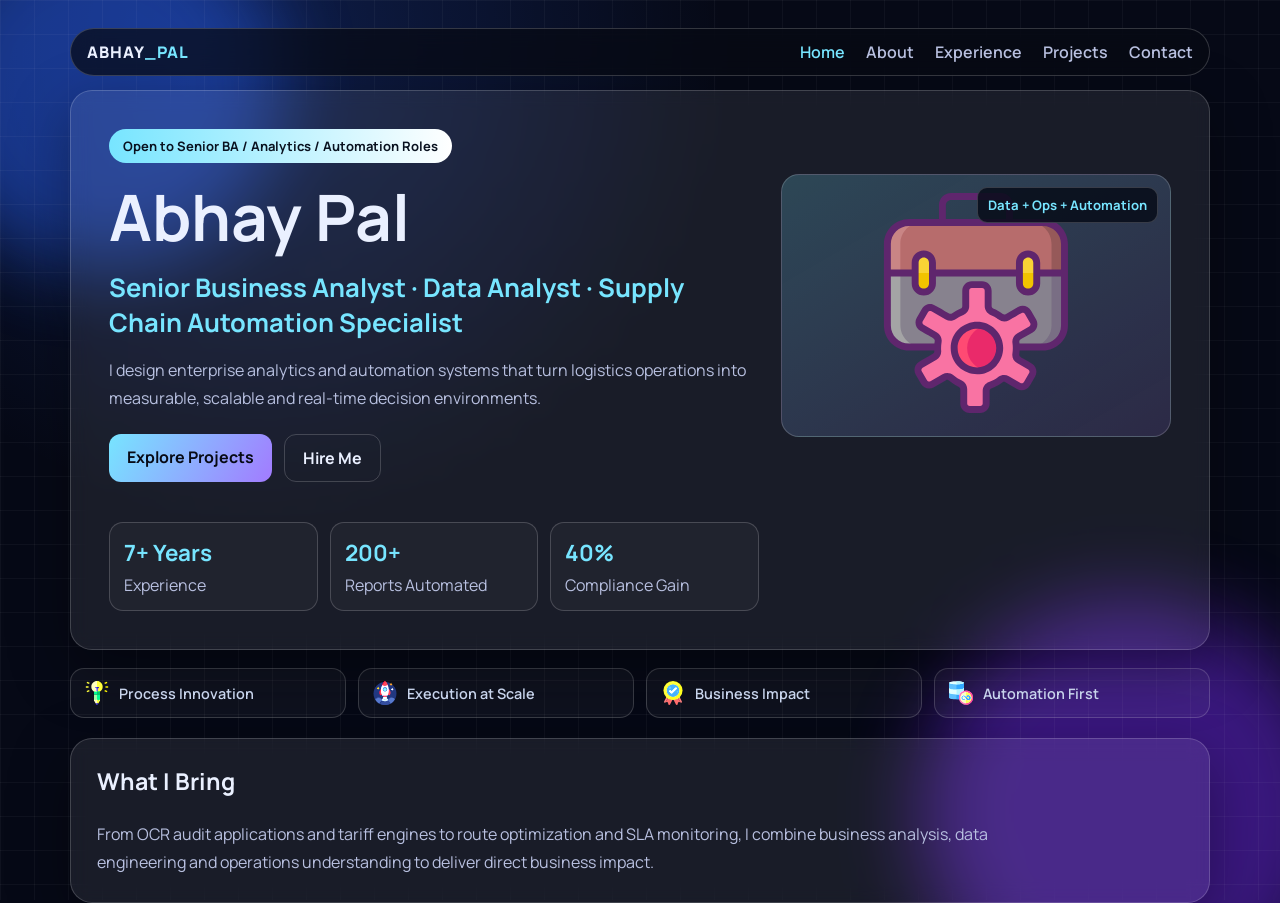
==== commit 6a6d2901: "Enhance multipage portfolio with unique visuals and vector UI" ====
--- a/index.html
+++ b/index.html
@@ -29,22 +29,35 @@
 
   <main class="container">
     <section class="hero glass">
-      <p class="badge">Open to Senior BA / Analytics / Automation Roles</p>
-      <h1>Abhay Pal</h1>
-      <h2>Senior Business Analyst · Data Analyst · Supply Chain Automation Specialist</h2>
-      <p class="lead">
-        I design enterprise analytics and automation systems that turn logistics operations into measurable,
-        scalable and real-time decision environments.
-      </p>
-      <div class="hero-cta">
-        <a class="btn btn-primary" href="projects.html">Explore Projects</a>
-        <a class="btn btn-outline" href="contact.html">Hire Me</a>
+      <div>
+        <p class="badge">Open to Senior BA / Analytics / Automation Roles</p>
+        <h1>Abhay Pal</h1>
+        <h2>Senior Business Analyst · Data Analyst · Supply Chain Automation Specialist</h2>
+        <p class="lead">
+          I design enterprise analytics and automation systems that turn logistics operations into measurable,
+          scalable and real-time decision environments.
+        </p>
+        <div class="hero-cta">
+          <a class="btn btn-primary" href="projects.html">Explore Projects</a>
+          <a class="btn btn-outline" href="contact.html">Hire Me</a>
+        </div>
       </div>
+      <aside class="hero-visual">
+        <span class="floating-badge">Data + Ops + Automation</span>
+        <img class="main-vector" src="assets/img/portfolio.svg" alt="portfolio vector" />
+      </aside>
       <div class="quick-stats">
         <article><h3>7+ Years</h3><p>Experience</p></article>
         <article><h3>200+</h3><p>Reports Automated</p></article>
         <article><h3>40%</h3><p>Compliance Gain</p></article>
       </div>
+    </section>
+
+    <section class="vector-strip">
+      <div class="vector-card"><img src="assets/img/idea.svg" alt="innovation" /><span>Process Innovation</span></div>
+      <div class="vector-card"><img src="assets/img/project.svg" alt="projects" /><span>Execution at Scale</span></div>
+      <div class="vector-card"><img src="assets/img/medal.svg" alt="impact" /><span>Business Impact</span></div>
+      <div class="vector-card"><img src="assets/img/unlimited.svg" alt="automation" /><span>Automation First</span></div>
     </section>
 
     <section class="glass section">
--- a/assets/css/portfolio-v2.css
+++ b/assets/css/portfolio-v2.css
@@ -1,5 +1,5 @@
 :root {
-  --bg: #090b16;
+  --bg: #060916;
   --text: #eaf0ff;
   --muted: #b8c0e0;
   --primary: #77e5ff;
@@ -13,12 +13,12 @@
 body {
   font-family: "Manrope", sans-serif;
   color: var(--text);
-  background: var(--bg);
+  background: radial-gradient(circle at 20% 5%, rgba(43,101,255,.22), transparent 35%), var(--bg);
   min-height: 100vh;
   overflow-x: hidden;
 }
 
-.container { width: min(1120px, 92vw); margin: 0 auto; position: relative; z-index: 2; }
+.container { width: min(1140px, 92vw); margin: 0 auto; position: relative; z-index: 2; }
 
 .bg-grid {
   position: fixed; inset: 0;
@@ -26,12 +26,10 @@
   background-size: 34px 34px;
   pointer-events: none;
 }
-.bg-orb {
-  position: fixed; border-radius: 50%; filter: blur(40px); opacity: .45; pointer-events: none;
-}
+.bg-orb { position: fixed; border-radius: 50%; filter: blur(40px); opacity: .45; pointer-events: none; }
 .orb-1 { width: 360px; height: 360px; background: #2b65ff; top: -90px; left: -80px; animation: float 14s ease-in-out infinite; }
 .orb-2 { width: 420px; height: 420px; background: #7b2bff; bottom: -120px; right: -60px; animation: float 12s ease-in-out infinite reverse; }
-@keyframes float { 0%, 100% { transform: translateY(0);} 50% { transform: translateY(-28px);} }
+@keyframes float { 0%,100%{transform:translateY(0)} 50%{transform:translateY(-28px)} }
 
 .glass {
   background: var(--glass);
@@ -53,9 +51,7 @@
 .brand { color: var(--text); text-decoration: none; font-weight: 800; letter-spacing: .06em; }
 .brand span { color: var(--primary); }
 nav a { color: var(--muted); text-decoration: none; margin-left: 18px; font-weight: 600; }
-nav a:hover { color: var(--primary); }
-
-nav a.active { color: var(--primary); }
+nav a:hover, nav a.active { color: var(--primary); }
 
 .page-layout { padding-top: 12px; padding-bottom: 24px; }
 .page-title { margin-top: 0; margin-bottom: 12px; font-size: clamp(1.7rem, 4vw, 2.5rem); }
@@ -63,8 +59,32 @@
 .plain-list { margin: 0; padding-left: 18px; color: var(--muted); line-height: 1.8; }
 .plain-list li { margin-bottom: 6px; }
 
+.vector-strip {
+  display: grid;
+  grid-template-columns: repeat(4, minmax(0, 1fr));
+  gap: 12px;
+  margin-top: 18px;
+}
+.vector-card {
+  display: flex;
+  align-items: center;
+  gap: 10px;
+  padding: 12px 14px;
+  border-radius: 14px;
+  border: 1px solid var(--stroke);
+  background: rgba(255,255,255,.04);
+}
+.vector-card img { width: 24px; height: 24px; filter: brightness(1.3); }
+.vector-card span { color: #d8e5ff; font-size: .9rem; font-weight: 600; }
 
-.hero { margin-top: 28px; padding: 42px; }
+.hero {
+  margin-top: 28px;
+  padding: 38px;
+  display: grid;
+  grid-template-columns: 1.25fr .75fr;
+  gap: 22px;
+  align-items: center;
+}
 .badge {
   display: inline-block; margin: 0 0 10px;
   color: #09111f; background: linear-gradient(90deg, var(--primary), #fff);
@@ -74,15 +94,32 @@
 h2 { margin: 10px 0 14px; color: var(--primary); font-size: clamp(1.1rem, 2.3vw, 1.6rem); }
 .lead { color: var(--muted); max-width: 820px; line-height: 1.75; }
 .hero-cta { margin-top: 22px; display: flex; gap: 12px; flex-wrap: wrap; }
-.btn {
-  text-decoration: none; padding: 12px 18px; border-radius: 12px; font-weight: 700;
-}
+.btn { text-decoration: none; padding: 12px 18px; border-radius: 12px; font-weight: 700; }
 .btn-primary { background: linear-gradient(120deg, var(--primary), var(--accent)); color: #070a15; }
 .btn-outline { border: 1px solid var(--stroke); color: var(--text); }
 
-.quick-stats {
-  display: grid; grid-template-columns: repeat(3, 1fr); gap: 12px; margin-top: 24px;
+.hero-visual {
+  border-radius: 18px;
+  border: 1px solid var(--stroke);
+  background: linear-gradient(150deg, rgba(119,229,255,.22), rgba(162,123,255,.14));
+  padding: 18px;
+  position: relative;
 }
+.hero-visual img.main-vector { width: 100%; max-height: 220px; object-fit: contain; }
+.floating-badge {
+  position: absolute;
+  right: 12px;
+  top: 12px;
+  background: rgba(8,12,25,.85);
+  border: 1px solid var(--stroke);
+  color: var(--primary);
+  padding: 8px 10px;
+  border-radius: 10px;
+  font-size: .82rem;
+  font-weight: 700;
+}
+
+.quick-stats { display: grid; grid-template-columns: repeat(3, 1fr); gap: 12px; margin-top: 18px; }
 .quick-stats article { padding: 14px; border: 1px solid var(--stroke); border-radius: 14px; background: rgba(255,255,255,.03); }
 .quick-stats h3 { margin: 0; color: var(--primary); font-size: 1.4rem; }
 .quick-stats p { margin: 6px 0 0; color: var(--muted); }
@@ -92,24 +129,26 @@
 .panel h3, .section h3 { margin-top: 0; font-size: 1.45rem; }
 .panel p { color: var(--muted); line-height: 1.8; }
 .chips { list-style: none; padding: 0; margin: 0; display: flex; flex-wrap: wrap; gap: 10px; }
-.chips li {
-  border: 1px solid var(--stroke); background: rgba(255,255,255,.05);
-  border-radius: 999px; padding: 8px 12px; color: #dbe5ff; font-size: .93rem;
-}
+.chips li { border: 1px solid var(--stroke); background: rgba(255,255,255,.05); border-radius: 999px; padding: 8px 12px; color: #dbe5ff; font-size: .93rem; }
 
 .section { margin-top: 20px; padding: 26px; }
 .timeline { display: grid; gap: 14px; }
-.timeline article {
-  border-left: 3px solid var(--primary);
-  padding: 6px 0 6px 14px;
-}
+.timeline article { border-left: 3px solid var(--primary); padding: 6px 0 6px 14px; }
 .timeline .meta, .project .meta { color: #9ac0ff; font-size: .92rem; margin: 0 0 6px; }
 .timeline h4, .project h4 { margin: 0 0 6px; }
 .timeline p, .project p { margin: 0; color: var(--muted); line-height: 1.65; }
 
 .projects { background: transparent; border: none; box-shadow: none; padding: 0; }
 .project-grid { display: grid; grid-template-columns: repeat(3,1fr); gap: 14px; }
-.project { padding: 20px; }
+.project { padding: 20px; position: relative; overflow: hidden; }
+.project::after {
+  content: "";
+  position: absolute;
+  inset: auto -20% -50% auto;
+  width: 140px;
+  height: 140px;
+  background: radial-gradient(circle, rgba(162,123,255,.25), transparent 65%);
+}
 
 .contact { margin-bottom: 30px; }
 .contact-grid { display: grid; grid-template-columns: repeat(2, 1fr); gap: 10px; }
@@ -120,8 +159,7 @@
 }
 
 @media (max-width: 900px) {
-  .card-grid, .project-grid, .contact-grid { grid-template-columns: 1fr; }
-  .quick-stats { grid-template-columns: 1fr; }
+  .card-grid, .project-grid, .contact-grid, .quick-stats, .vector-strip { grid-template-columns: 1fr; }
   nav { display: none; }
-  .hero { padding: 26px; }
+  .hero { grid-template-columns: 1fr; padding: 26px; }
 }
